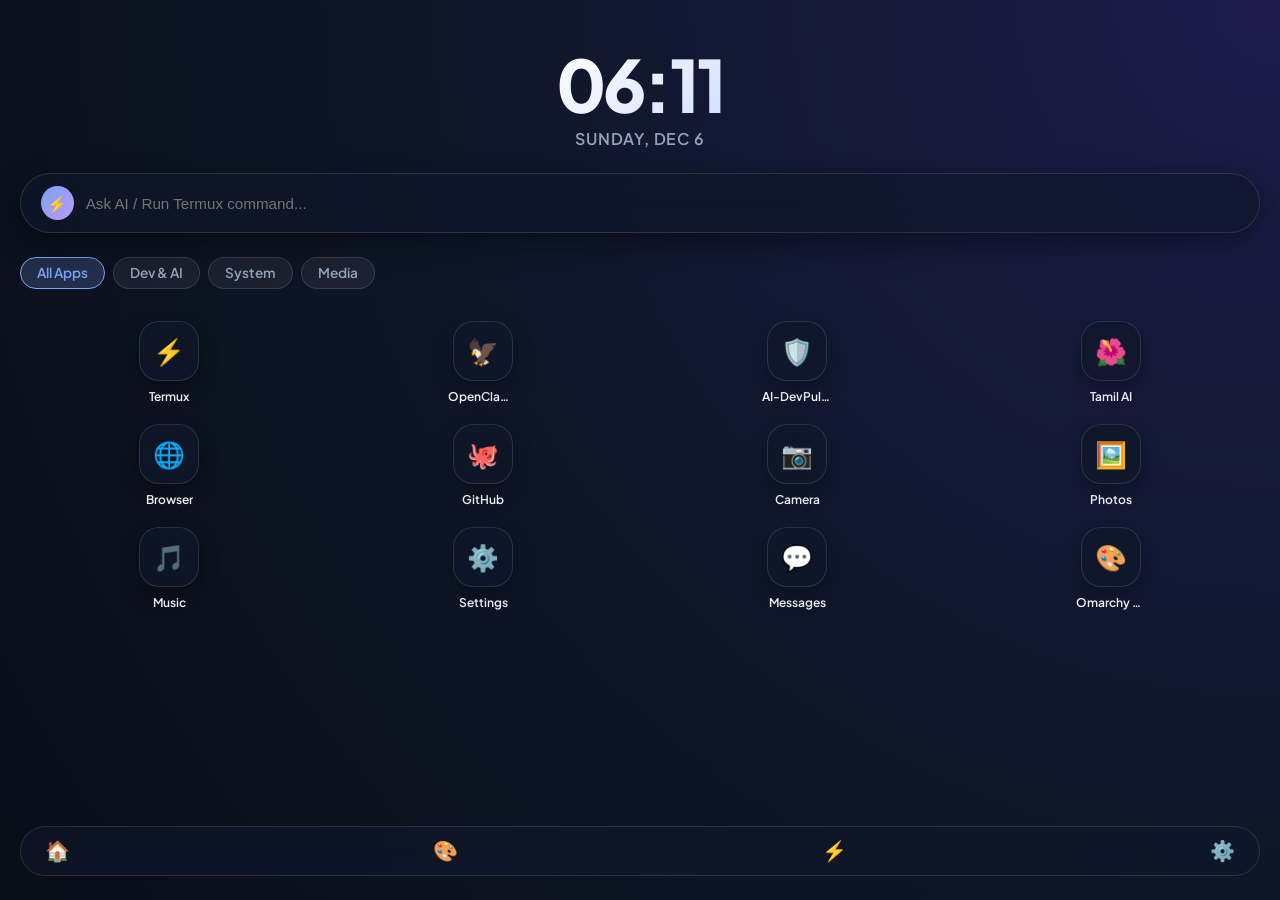
==== web/index.html @ 1e60ec38 "feat: initial commit for Omarchy Launcher for Android v1.0.0" ====
<!DOCTYPE html>
<html lang="en">
<head>
  <meta charset="UTF-8">
  <meta name="viewport" content="width=device-width, initial-scale=1.0, maximum-scale=1.0, user-scalable=no">
  <title>Omarchy Android Launcher</title>
  <link rel="stylesheet" href="styles.css">
</head>
<body>

  <!-- Top Clock & Date Widget -->
  <div class="clock-widget">
    <div class="time-display" id="time-val">14:38</div>
    <div class="date-display" id="date-val">Thursday, Oct 26</div>
  </div>

  <!-- AI Command & Search Bar -->
  <div class="ai-bar-card">
    <div class="ai-icon">⚡</div>
    <input type="text" class="ai-input" id="ai-prompt-input" placeholder="Ask AI / Run Termux command..." autocomplete="off">
  </div>

  <!-- Main Launcher Content Area -->
  <div style="flex: 1; overflow-y: auto;">
    
    <!-- Category Filter Pills -->
    <div class="category-pills">
      <div class="pill active" data-category="All">All Apps</div>
      <div class="pill" data-category="Dev & AI">Dev & AI</div>
      <div class="pill" data-category="System">System</div>
      <div class="pill" data-category="Media">Media</div>
    </div>

    <!-- App Grid -->
    <div class="app-grid" id="app-grid-container">
      <!-- Dynamically populated by app.js -->
    </div>

  </div>

  <!-- Bottom Navigation Dock -->
  <div class="bottom-bar">
    <button class="bar-btn active">🏠</button>
    <button class="bar-btn" onclick="switchThemeModal()">🎨</button>
    <button class="bar-btn" onclick="alert('⚡ Termux AI Daemon Active')">⚡</button>
    <button class="bar-btn" onclick="alert('⚙️ Omarchy Launcher Settings')">⚙️</button>
  </div>

  <script src="app.js"></script>
</body>
</html>
---- web/styles.css ----
/* Omarchy Android Launcher - Glassmorphic Mobile Design System */
@import url('https://fonts.googleapis.com/css2?family=Plus+Jakarta+Sans:wght@400;500;600;700;800&family=JetBrains+Mono:wght@500;700&display=swap');

:root {
  --bg-primary: #0f172a;
  --bg-glass: rgba(15, 23, 42, 0.7);
  --border-glass: rgba(255, 255, 255, 0.12);

  --accent-primary: #7aa2f7;
  --accent-secondary: #bb9af7;
  --accent-cyan: #06b6d4;
  --accent-green: #10b981;

  --text-main: #f8fafc;
  --text-muted: #94a3b8;

  --radius-app: 20px;
  --radius-card: 24px;
}

* {
  margin: 0;
  padding: 0;
  box-sizing: border-box;
  user-select: none;
  -webkit-user-select: none;
}

body {
  font-family: 'Plus Jakarta Sans', sans-serif;
  background: radial-gradient(circle at top right, #1e1b4b, #0f172a, #090d16);
  color: var(--text-main);
  height: 100vh;
  width: 100vw;
  overflow: hidden;
  display: flex;
  flex-direction: column;
  justify-content: space-between;
  padding: 2rem 1.25rem 1.5rem;
}

/* Header Clock Widget */
.clock-widget {
  text-align: center;
  margin-top: 1rem;
}

.time-display {
  font-size: 4.5rem;
  font-weight: 800;
  letter-spacing: -0.04em;
  background: linear-gradient(135deg, #ffffff 40%, var(--accent-primary));
  -webkit-background-clip: text;
  -webkit-text-fill-color: transparent;
  line-height: 1;
}

.date-display {
  font-size: 1rem;
  color: var(--text-muted);
  font-weight: 600;
  margin-top: 0.5rem;
  letter-spacing: 0.05em;
  text-transform: uppercase;
}

/* AI Command Bar Widget */
.ai-bar-card {
  background: var(--bg-glass);
  backdrop-filter: blur(24px);
  -webkit-backdrop-filter: blur(24px);
  border: 1px solid var(--border-glass);
  border-radius: 50px;
  padding: 0.75rem 1.25rem;
  display: flex;
  align-items: center;
  gap: 0.75rem;
  box-shadow: 0 10px 30px rgba(0, 0, 0, 0.4);
  margin: 1.5rem 0;
}

.ai-icon {
  background: linear-gradient(135deg, var(--accent-primary), var(--accent-secondary));
  width: 34px;
  height: 34px;
  border-radius: 50%;
  display: flex;
  align-items: center;
  justify-content: center;
  font-weight: bold;
  font-size: 1rem;
}

.ai-input {
  background: transparent;
  border: none;
  color: #fff;
  font-size: 0.95rem;
  font-weight: 500;
  width: 100%;
}

.ai-input:focus {
  outline: none;
}

/* Category Filter Pills */
.category-pills {
  display: flex;
  gap: 0.5rem;
  overflow-x: auto;
  padding-bottom: 0.5rem;
  margin-bottom: 1rem;
}

.pill {
  background: rgba(255, 255, 255, 0.06);
  border: 1px solid var(--border-glass);
  color: var(--text-muted);
  padding: 0.4rem 1rem;
  border-radius: 50px;
  font-size: 0.85rem;
  font-weight: 600;
  white-space: nowrap;
  cursor: pointer;
}

.pill.active {
  background: rgba(122, 162, 247, 0.2);
  color: var(--accent-primary);
  border-color: var(--accent-primary);
}

/* App Grid */
.app-grid {
  display: grid;
  grid-template-columns: repeat(4, 1fr);
  gap: 1.25rem 1rem;
  padding: 0.5rem 0;
}

.app-item {
  display: flex;
  flex-direction: column;
  align-items: center;
  gap: 0.5rem;
  cursor: pointer;
  transition: transform 0.2s;
}

.app-item:active {
  transform: scale(0.92);
}

.app-icon {
  width: 60px;
  height: 60px;
  border-radius: var(--radius-app);
  background: var(--bg-glass);
  backdrop-filter: blur(16px);
  border: 1px solid var(--border-glass);
  display: flex;
  align-items: center;
  justify-content: center;
  font-size: 1.6rem;
  box-shadow: 0 8px 20px rgba(0, 0, 0, 0.3);
}

.app-label {
  font-size: 0.75rem;
  color: var(--text-main);
  font-weight: 600;
  text-align: center;
  max-width: 70px;
  white-space: nowrap;
  overflow: hidden;
  text-overflow: ellipsis;
}

/* Bottom Action Bar */
.bottom-bar {
  display: flex;
  justify-content: space-between;
  align-items: center;
  background: var(--bg-glass);
  backdrop-filter: blur(24px);
  border: 1px solid var(--border-glass);
  border-radius: 30px;
  padding: 0.75rem 1.5rem;
}

.bar-btn {
  background: transparent;
  border: none;
  color: var(--text-muted);
  font-size: 1.25rem;
  cursor: pointer;
}

.bar-btn.active {
  color: var(--accent-primary);
}
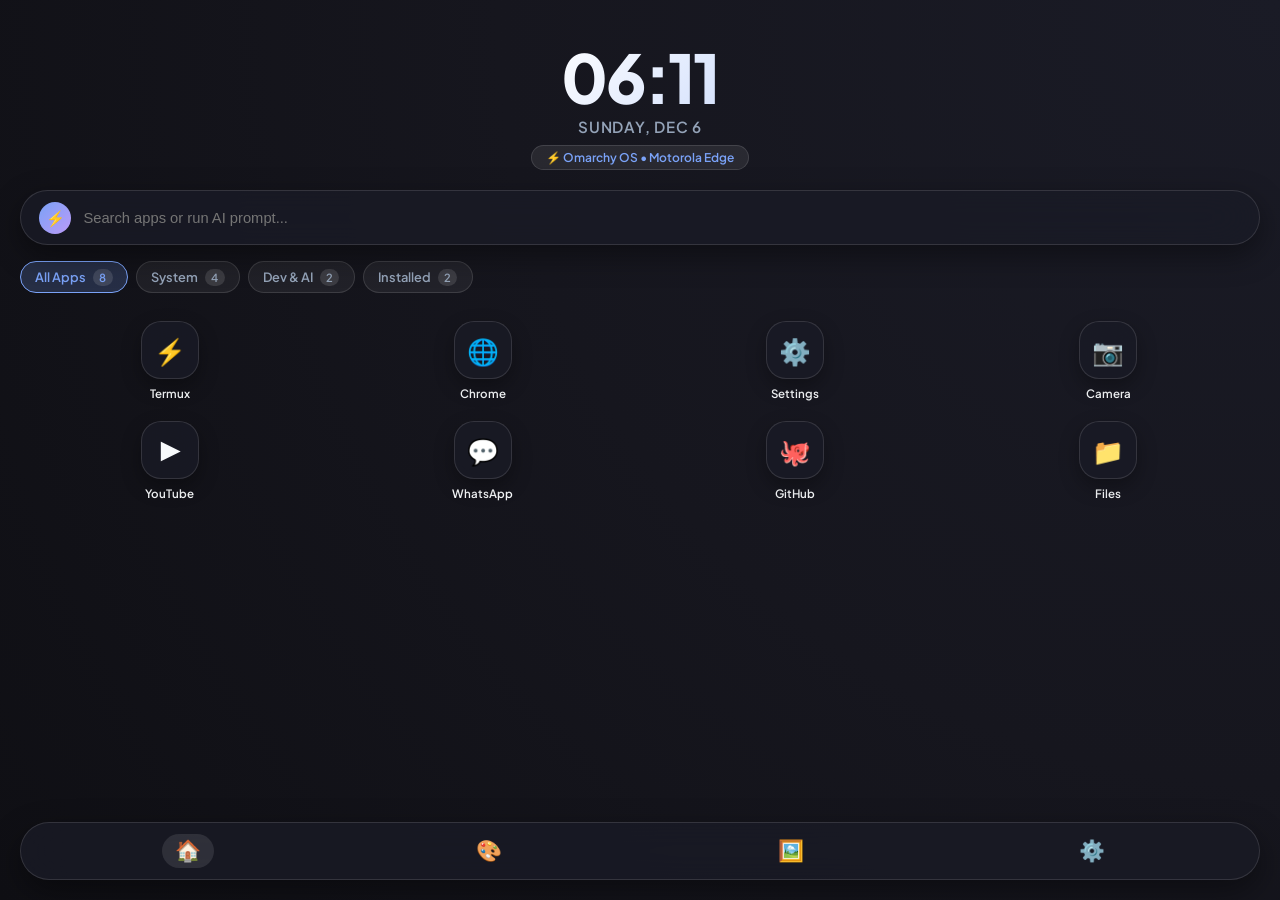
==== commit b0fa534e: "feat: Omarchy Launcher v1.3.0 major feature release (themes, app context modal, device badge, native" ====
--- a/web/index.html
+++ b/web/index.html
@@ -8,42 +8,76 @@
 </head>
 <body>
 
-  <!-- Top Clock & Date Widget -->
+  <!-- Top Clock & Date Header -->
   <div class="clock-widget">
-    <div class="time-display" id="time-val">14:38</div>
-    <div class="date-display" id="date-val">Thursday, Oct 26</div>
+    <div class="time-display" id="time-val">12:00</div>
+    <div class="date-display" id="date-val">Loading...</div>
+    <div class="device-badge-pill" id="device-badge">⚡ Omarchy OS • Android</div>
   </div>
 
   <!-- AI Command & Search Bar -->
   <div class="ai-bar-card">
     <div class="ai-icon">⚡</div>
-    <input type="text" class="ai-input" id="ai-prompt-input" placeholder="Ask AI / Run Termux command..." autocomplete="off">
+    <input type="text" class="ai-input" id="ai-prompt-input" placeholder="Search apps or run AI prompt..." autocomplete="off">
+    <button class="clear-btn" id="search-clear" style="display:none;" onclick="clearSearch()">✕</button>
   </div>
 
-  <!-- Main Launcher Content Area -->
-  <div style="flex: 1; overflow-y: auto;">
+  <!-- Main Scrollable App Container -->
+  <div class="main-content-area">
     
     <!-- Category Filter Pills -->
     <div class="category-pills">
-      <div class="pill active" data-category="All">All Apps</div>
-      <div class="pill" data-category="Dev & AI">Dev & AI</div>
-      <div class="pill" data-category="System">System</div>
-      <div class="pill" data-category="Media">Media</div>
+      <div class="pill active" data-category="All">All Apps <span class="badge" id="count-all">0</span></div>
+      <div class="pill" data-category="System">System <span class="badge" id="count-system">0</span></div>
+      <div class="pill" data-category="Dev & AI">Dev & AI <span class="badge" id="count-dev">0</span></div>
+      <div class="pill" data-category="User">Installed <span class="badge" id="count-user">0</span></div>
     </div>
 
     <!-- App Grid -->
     <div class="app-grid" id="app-grid-container">
-      <!-- Dynamically populated by app.js -->
+      <div class="loading-spinner">Scanning installed apps...</div>
     </div>
 
   </div>
 
-  <!-- Bottom Navigation Dock -->
+  <!-- Bottom Glass Dock -->
   <div class="bottom-bar">
-    <button class="bar-btn active">🏠</button>
-    <button class="bar-btn" onclick="switchThemeModal()">🎨</button>
-    <button class="bar-btn" onclick="alert('⚡ Termux AI Daemon Active')">⚡</button>
-    <button class="bar-btn" onclick="alert('⚙️ Omarchy Launcher Settings')">⚙️</button>
+    <button class="bar-btn active" title="Home" onclick="scrollToTop()">🏠</button>
+    <button class="bar-btn" title="Themes" onclick="openThemeModal()">🎨</button>
+    <button class="bar-btn" title="Wallpaper" onclick="openWallpaper()">🖼️</button>
+    <button class="bar-btn" title="Settings" onclick="openSystemSettings()">⚙️</button>
+  </div>
+
+  <!-- Theme Selector Modal -->
+  <div class="modal-overlay" id="theme-modal">
+    <div class="modal-card">
+      <div class="modal-header">
+        <h3>🎨 Omarchy Theme Engine</h3>
+        <button class="close-btn" onclick="closeThemeModal()">✕</button>
+      </div>
+      <p class="modal-sub">Choose from 22 curated cyberpunk & dark palettes:</p>
+      <div class="theme-grid" id="theme-grid-container">
+        <!-- Rendered by app.js -->
+      </div>
+    </div>
+  </div>
+
+  <!-- App Info Context Modal -->
+  <div class="modal-overlay" id="app-modal">
+    <div class="modal-card">
+      <div class="modal-header">
+        <h3 id="app-modal-title">App Details</h3>
+        <button class="close-btn" onclick="closeAppModal()">✕</button>
+      </div>
+      <div class="app-modal-content">
+        <div id="app-modal-icon" class="app-modal-icon-container"></div>
+        <p id="app-modal-pkg" class="app-modal-pkg-name"></p>
+        <div class="modal-actions">
+          <button class="modal-action-btn primary" id="btn-launch-modal">🚀 Launch App</button>
+          <button class="modal-action-btn secondary" id="btn-info-modal">ℹ️ App Settings</button>
+        </div>
+      </div>
+    </div>
   </div>
 
   <script src="app.js"></script>
--- a/web/styles.css
+++ b/web/styles.css
@@ -1,9 +1,9 @@
-/* Omarchy Android Launcher - Glassmorphic Mobile Design System */
+/* Omarchy Android Launcher - Premium Glassmorphic Mobile Design System */
 @import url('https://fonts.googleapis.com/css2?family=Plus+Jakarta+Sans:wght@400;500;600;700;800&family=JetBrains+Mono:wght@500;700&display=swap');
 
 :root {
-  --bg-primary: #0f172a;
-  --bg-glass: rgba(15, 23, 42, 0.7);
+  --bg-primary: radial-gradient(circle at top right, #1e1b4b, #0f172a, #090d16);
+  --bg-glass: rgba(15, 23, 42, 0.75);
   --border-glass: rgba(255, 255, 255, 0.12);
 
   --accent-primary: #7aa2f7;
@@ -16,6 +16,58 @@
 
   --radius-app: 20px;
   --radius-card: 24px;
+}
+
+/* Theme Palettes */
+body.theme-tokyonight {
+  --bg-primary: radial-gradient(circle at top right, #1a1b26, #16161e, #0f0f14);
+  --bg-glass: rgba(26, 27, 38, 0.8);
+  --accent-primary: #7aa2f7;
+  --accent-secondary: #bb9af7;
+}
+
+body.theme-catppuccin {
+  --bg-primary: radial-gradient(circle at top right, #24273a, #1e2030, #181926);
+  --bg-glass: rgba(30, 32, 48, 0.8);
+  --accent-primary: #c6a0f6;
+  --accent-secondary: #f5bde6;
+}
+
+body.theme-nord {
+  --bg-primary: radial-gradient(circle at top right, #3b4252, #2e3440, #1e222a);
+  --bg-glass: rgba(46, 52, 64, 0.8);
+  --accent-primary: #88c0d0;
+  --accent-secondary: #81a1c1;
+}
+
+body.theme-cyberpunk {
+  --bg-primary: radial-gradient(circle at top right, #2b0038, #12001c, #050008);
+  --bg-glass: rgba(25, 0, 38, 0.85);
+  --accent-primary: #ff007f;
+  --accent-secondary: #00f0ff;
+  --border-glass: rgba(0, 240, 255, 0.25);
+}
+
+body.theme-dracula {
+  --bg-primary: radial-gradient(circle at top right, #343746, #282a36, #191a21);
+  --bg-glass: rgba(40, 42, 54, 0.8);
+  --accent-primary: #ff79c6;
+  --accent-secondary: #bd93f9;
+}
+
+body.theme-sunset {
+  --bg-primary: radial-gradient(circle at top right, #4c0519, #1e1b4b, #090d16);
+  --bg-glass: rgba(30, 27, 75, 0.8);
+  --accent-primary: #fb7185;
+  --accent-secondary: #f43f5e;
+}
+
+body.theme-oled {
+  --bg-primary: #000000;
+  --bg-glass: rgba(20, 20, 20, 0.9);
+  --border-glass: rgba(255, 255, 255, 0.2);
+  --accent-primary: #38bdf8;
+  --accent-secondary: #818cf8;
 }
 
 * {
@@ -24,11 +76,12 @@
   box-sizing: border-box;
   user-select: none;
   -webkit-user-select: none;
+  -webkit-tap-highlight-color: transparent;
 }
 
 body {
   font-family: 'Plus Jakarta Sans', sans-serif;
-  background: radial-gradient(circle at top right, #1e1b4b, #0f172a, #090d16);
+  background: var(--bg-primary);
   color: var(--text-main);
   height: 100vh;
   width: 100vw;
@@ -36,17 +89,18 @@
   display: flex;
   flex-direction: column;
   justify-content: space-between;
-  padding: 2rem 1.25rem 1.5rem;
+  padding: 2.2rem 1.25rem 1.25rem;
+  transition: background 0.4s ease;
 }
 
 /* Header Clock Widget */
 .clock-widget {
   text-align: center;
-  margin-top: 1rem;
+  margin-top: 0.5rem;
 }
 
 .time-display {
-  font-size: 4.5rem;
+  font-size: 4.2rem;
   font-weight: 800;
   letter-spacing: -0.04em;
   background: linear-gradient(135deg, #ffffff 40%, var(--accent-primary));
@@ -56,52 +110,81 @@
 }
 
 .date-display {
-  font-size: 1rem;
+  font-size: 0.95rem;
   color: var(--text-muted);
   font-weight: 600;
-  margin-top: 0.5rem;
+  margin-top: 0.4rem;
   letter-spacing: 0.05em;
   text-transform: uppercase;
 }
 
-/* AI Command Bar Widget */
+.device-badge-pill {
+  display: inline-block;
+  margin-top: 0.6rem;
+  background: rgba(255, 255, 255, 0.08);
+  border: 1px solid var(--border-glass);
+  padding: 0.25rem 0.85rem;
+  border-radius: 50px;
+  font-size: 0.75rem;
+  font-weight: 600;
+  color: var(--accent-primary);
+}
+
+/* AI Command & Search Bar */
 .ai-bar-card {
   background: var(--bg-glass);
   backdrop-filter: blur(24px);
   -webkit-backdrop-filter: blur(24px);
   border: 1px solid var(--border-glass);
   border-radius: 50px;
-  padding: 0.75rem 1.25rem;
+  padding: 0.65rem 1.15rem;
   display: flex;
   align-items: center;
   gap: 0.75rem;
   box-shadow: 0 10px 30px rgba(0, 0, 0, 0.4);
-  margin: 1.5rem 0;
+  margin: 1.25rem 0 1rem;
 }
 
 .ai-icon {
   background: linear-gradient(135deg, var(--accent-primary), var(--accent-secondary));
-  width: 34px;
-  height: 34px;
+  width: 32px;
+  height: 32px;
   border-radius: 50%;
   display: flex;
   align-items: center;
   justify-content: center;
   font-weight: bold;
-  font-size: 1rem;
+  font-size: 0.95rem;
+  flex-shrink: 0;
 }
 
 .ai-input {
   background: transparent;
   border: none;
   color: #fff;
-  font-size: 0.95rem;
+  font-size: 0.92rem;
   font-weight: 500;
   width: 100%;
 }
 
 .ai-input:focus {
   outline: none;
+}
+
+.clear-btn {
+  background: transparent;
+  border: none;
+  color: var(--text-muted);
+  font-size: 1rem;
+  cursor: pointer;
+  padding: 0 0.25rem;
+}
+
+/* Scrollable Container */
+.main-content-area {
+  flex: 1;
+  overflow-y: auto;
+  padding-right: 2px;
 }
 
 /* Category Filter Pills */
@@ -110,19 +193,28 @@
   gap: 0.5rem;
   overflow-x: auto;
   padding-bottom: 0.5rem;
-  margin-bottom: 1rem;
+  margin-bottom: 0.85rem;
+  scrollbar-width: none;
+}
+
+.category-pills::-webkit-scrollbar {
+  display: none;
 }
 
 .pill {
   background: rgba(255, 255, 255, 0.06);
   border: 1px solid var(--border-glass);
   color: var(--text-muted);
-  padding: 0.4rem 1rem;
+  padding: 0.4rem 0.9rem;
   border-radius: 50px;
-  font-size: 0.85rem;
+  font-size: 0.8rem;
   font-weight: 600;
   white-space: nowrap;
   cursor: pointer;
+  display: flex;
+  align-items: center;
+  gap: 0.4rem;
+  transition: all 0.2s ease;
 }
 
 .pill.active {
@@ -131,72 +223,268 @@
   border-color: var(--accent-primary);
 }
 
+.pill .badge {
+  background: rgba(255, 255, 255, 0.12);
+  padding: 0.1rem 0.4rem;
+  border-radius: 10px;
+  font-size: 0.7rem;
+}
+
 /* App Grid */
 .app-grid {
   display: grid;
   grid-template-columns: repeat(4, 1fr);
-  gap: 1.25rem 1rem;
-  padding: 0.5rem 0;
+  gap: 1.25rem 0.85rem;
+  padding: 0.4rem 0 1.5rem;
 }
 
 .app-item {
   display: flex;
   flex-direction: column;
   align-items: center;
-  gap: 0.5rem;
-  cursor: pointer;
-  transition: transform 0.2s;
+  gap: 0.45rem;
+  cursor: pointer;
+  transition: transform 0.2s ease, opacity 0.2s ease;
+  animation: fadeIn 0.3s ease;
+}
+
+@keyframes fadeIn {
+  from { opacity: 0; transform: translateY(10px); }
+  to { opacity: 1; transform: translateY(0); }
 }
 
 .app-item:active {
-  transform: scale(0.92);
+  transform: scale(0.9);
 }
 
 .app-icon {
-  width: 60px;
-  height: 60px;
+  width: 58px;
+  height: 58px;
   border-radius: var(--radius-app);
   background: var(--bg-glass);
   backdrop-filter: blur(16px);
+  -webkit-backdrop-filter: blur(16px);
   border: 1px solid var(--border-glass);
   display: flex;
   align-items: center;
   justify-content: center;
   font-size: 1.6rem;
   box-shadow: 0 8px 20px rgba(0, 0, 0, 0.3);
+  overflow: hidden;
 }
 
 .app-label {
-  font-size: 0.75rem;
+  font-size: 0.72rem;
   color: var(--text-main);
   font-weight: 600;
   text-align: center;
-  max-width: 70px;
+  max-width: 72px;
   white-space: nowrap;
   overflow: hidden;
   text-overflow: ellipsis;
 }
 
-/* Bottom Action Bar */
+.loading-spinner {
+  grid-column: 1 / -1;
+  text-align: center;
+  color: var(--text-muted);
+  font-size: 0.9rem;
+  padding: 2rem 0;
+}
+
+/* Bottom Action Dock */
 .bottom-bar {
   display: flex;
-  justify-content: space-between;
+  justify-content: space-around;
   align-items: center;
   background: var(--bg-glass);
   backdrop-filter: blur(24px);
+  -webkit-backdrop-filter: blur(24px);
   border: 1px solid var(--border-glass);
   border-radius: 30px;
-  padding: 0.75rem 1.5rem;
+  padding: 0.7rem 1rem;
+  margin-top: 0.5rem;
+  box-shadow: 0 12px 32px rgba(0, 0, 0, 0.4);
 }
 
 .bar-btn {
   background: transparent;
   border: none;
   color: var(--text-muted);
-  font-size: 1.25rem;
-  cursor: pointer;
-}
-
-.bar-btn.active {
+  font-size: 1.3rem;
+  cursor: pointer;
+  padding: 0.3rem 0.8rem;
+  border-radius: 20px;
+  transition: all 0.2s ease;
+}
+
+.bar-btn.active, .bar-btn:active {
   color: var(--accent-primary);
-}
+  background: rgba(255, 255, 255, 0.1);
+}
+
+/* Modal Overlay */
+.modal-overlay {
+  position: fixed;
+  top: 0;
+  left: 0;
+  width: 100vw;
+  height: 100vh;
+  background: rgba(0, 0, 0, 0.7);
+  backdrop-filter: blur(12px);
+  -webkit-backdrop-filter: blur(12px);
+  display: flex;
+  align-items: center;
+  justify-content: center;
+  z-index: 100;
+  opacity: 0;
+  pointer-events: none;
+  transition: opacity 0.3s ease;
+  padding: 1.5rem;
+}
+
+.modal-overlay.active {
+  opacity: 1;
+  pointer-events: auto;
+}
+
+.modal-card {
+  background: var(--bg-glass);
+  border: 1px solid var(--border-glass);
+  border-radius: var(--radius-card);
+  padding: 1.4rem;
+  width: 100%;
+  max-width: 400px;
+  max-height: 80vh;
+  display: flex;
+  flex-direction: column;
+  box-shadow: 0 20px 40px rgba(0, 0, 0, 0.6);
+  transform: translateY(20px);
+  transition: transform 0.3s ease;
+}
+
+.modal-overlay.active .modal-card {
+  transform: translateY(0);
+}
+
+.modal-header {
+  display: flex;
+  justify-content: space-between;
+  align-items: center;
+  margin-bottom: 0.5rem;
+}
+
+.modal-header h3 {
+  font-size: 1.1rem;
+  font-weight: 700;
+  color: #fff;
+}
+
+.close-btn {
+  background: rgba(255, 255, 255, 0.1);
+  border: none;
+  color: #fff;
+  width: 28px;
+  height: 28px;
+  border-radius: 50%;
+  cursor: pointer;
+  font-size: 0.9rem;
+}
+
+.modal-sub {
+  font-size: 0.8rem;
+  color: var(--text-muted);
+  margin-bottom: 1rem;
+}
+
+.theme-grid {
+  display: grid;
+  grid-template-columns: repeat(2, 1fr);
+  gap: 0.75rem;
+  overflow-y: auto;
+  padding-right: 4px;
+}
+
+.theme-item {
+  background: rgba(255, 255, 255, 0.05);
+  border: 1px solid var(--border-glass);
+  border-radius: 16px;
+  padding: 0.75rem;
+  display: flex;
+  align-items: center;
+  gap: 0.75rem;
+  cursor: pointer;
+  transition: background 0.2s ease;
+}
+
+.theme-item:active {
+  background: rgba(255, 255, 255, 0.15);
+}
+
+.theme-dot {
+  width: 20px;
+  height: 20px;
+  border-radius: 50%;
+}
+
+.theme-name {
+  font-size: 0.8rem;
+  font-weight: 600;
+}
+
+/* App Modal Content */
+.app-modal-content {
+  display: flex;
+  flex-direction: column;
+  align-items: center;
+  gap: 1rem;
+  padding: 1rem 0;
+}
+
+.app-modal-icon-container {
+  width: 72px;
+  height: 72px;
+  border-radius: 22px;
+  background: rgba(255, 255, 255, 0.08);
+  display: flex;
+  align-items: center;
+  justify-content: center;
+  font-size: 2.2rem;
+  overflow: hidden;
+}
+
+.app-modal-pkg-name {
+  font-size: 0.8rem;
+  color: var(--text-muted);
+  font-family: 'JetBrains Mono', monospace;
+  word-break: break-all;
+  text-align: center;
+}
+
+.modal-actions {
+  display: flex;
+  gap: 0.75rem;
+  width: 100%;
+  margin-top: 0.5rem;
+}
+
+.modal-action-btn {
+  flex: 1;
+  padding: 0.75rem;
+  border-radius: 50px;
+  border: none;
+  font-weight: 700;
+  font-size: 0.85rem;
+  cursor: pointer;
+}
+
+.modal-action-btn.primary {
+  background: linear-gradient(135deg, var(--accent-primary), var(--accent-secondary));
+  color: #fff;
+}
+
+.modal-action-btn.secondary {
+  background: rgba(255, 255, 255, 0.1);
+  color: #fff;
+  border: 1px solid var(--border-glass);
+}
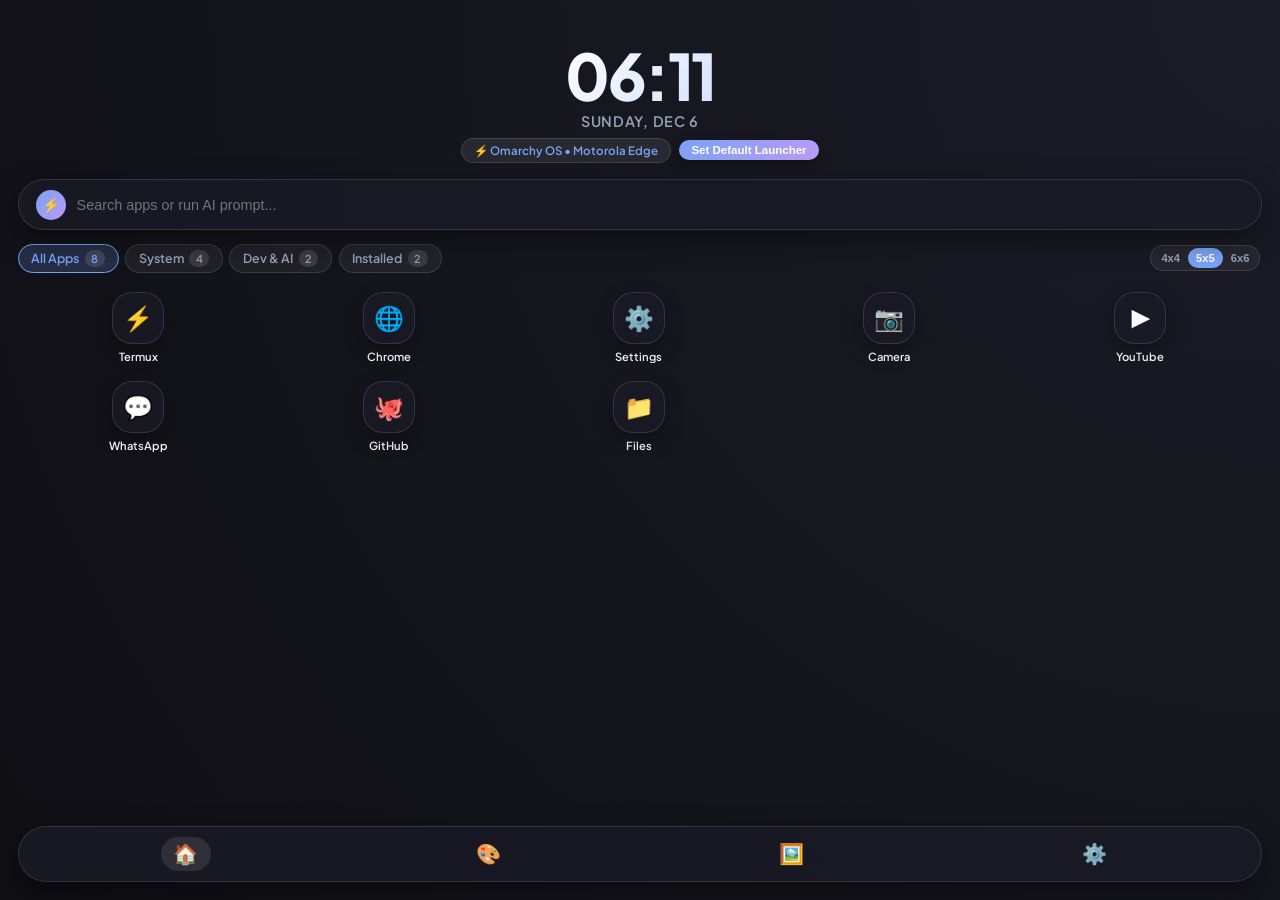
==== commit a8aecc8c: "feat: Moto Launcher parity features (default launcher chooser, grid density 4x4/5x5/6x6, 128x128 ico" ====
--- a/web/index.html
+++ b/web/index.html
@@ -12,10 +12,13 @@
   <div class="clock-widget">
     <div class="time-display" id="time-val">12:00</div>
     <div class="date-display" id="date-val">Loading...</div>
-    <div class="device-badge-pill" id="device-badge">⚡ Omarchy OS • Android</div>
+    <div class="badge-row">
+      <div class="device-badge-pill" id="device-badge">⚡ Omarchy OS • Android</div>
+      <button class="set-default-btn" onclick="setDefaultHomeLauncher()">Set Default Launcher</button>
+    </div>
   </div>
 
-  <!-- AI Command & Search Bar -->
+  <!-- AI Command & App Search Bar -->
   <div class="ai-bar-card">
     <div class="ai-icon">⚡</div>
     <input type="text" class="ai-input" id="ai-prompt-input" placeholder="Search apps or run AI prompt..." autocomplete="off">
@@ -23,18 +26,27 @@
   </div>
 
   <!-- Main Scrollable App Container -->
-  <div class="main-content-area">
+  <div class="main-content-area" id="main-scroll-area">
     
-    <!-- Category Filter Pills -->
-    <div class="category-pills">
-      <div class="pill active" data-category="All">All Apps <span class="badge" id="count-all">0</span></div>
-      <div class="pill" data-category="System">System <span class="badge" id="count-system">0</span></div>
-      <div class="pill" data-category="Dev & AI">Dev & AI <span class="badge" id="count-dev">0</span></div>
-      <div class="pill" data-category="User">Installed <span class="badge" id="count-user">0</span></div>
+    <!-- Category & Grid Density Bar -->
+    <div class="controls-row">
+      <div class="category-pills">
+        <div class="pill active" data-category="All">All Apps <span class="badge" id="count-all">0</span></div>
+        <div class="pill" data-category="System">System <span class="badge" id="count-system">0</span></div>
+        <div class="pill" data-category="Dev & AI">Dev & AI <span class="badge" id="count-dev">0</span></div>
+        <div class="pill" data-category="User">Installed <span class="badge" id="count-user">0</span></div>
+      </div>
+
+      <!-- Grid Density Selector -->
+      <div class="grid-density-picker">
+        <button class="density-btn" data-cols="4" onclick="setGridDensity(4)">4x4</button>
+        <button class="density-btn active" data-cols="5" onclick="setGridDensity(5)">5x5</button>
+        <button class="density-btn" data-cols="6" onclick="setGridDensity(6)">6x6</button>
+      </div>
     </div>
 
     <!-- App Grid -->
-    <div class="app-grid" id="app-grid-container">
+    <div class="app-grid grid-cols-5" id="app-grid-container">
       <div class="loading-spinner">Scanning installed apps...</div>
     </div>
 
@@ -55,7 +67,7 @@
         <h3>🎨 Omarchy Theme Engine</h3>
         <button class="close-btn" onclick="closeThemeModal()">✕</button>
       </div>
-      <p class="modal-sub">Choose from 22 curated cyberpunk & dark palettes:</p>
+      <p class="modal-sub">Choose from 7 curated cyberpunk & dark palettes:</p>
       <div class="theme-grid" id="theme-grid-container">
         <!-- Rendered by app.js -->
       </div>
@@ -74,7 +86,8 @@
         <p id="app-modal-pkg" class="app-modal-pkg-name"></p>
         <div class="modal-actions">
           <button class="modal-action-btn primary" id="btn-launch-modal">🚀 Launch App</button>
-          <button class="modal-action-btn secondary" id="btn-info-modal">ℹ️ App Settings</button>
+          <button class="modal-action-btn secondary" id="btn-info-modal">ℹ️ Settings</button>
+          <button class="modal-action-btn danger" id="btn-uninstall-modal">🗑️ Uninstall</button>
         </div>
       </div>
     </div>
--- a/web/styles.css
+++ b/web/styles.css
@@ -89,18 +89,18 @@
   display: flex;
   flex-direction: column;
   justify-content: space-between;
-  padding: 2.2rem 1.25rem 1.25rem;
+  padding: 2.5rem 1.1rem 1.1rem;
   transition: background 0.4s ease;
 }
 
 /* Header Clock Widget */
 .clock-widget {
   text-align: center;
-  margin-top: 0.5rem;
+  margin-top: 0.2rem;
 }
 
 .time-display {
-  font-size: 4.2rem;
+  font-size: 4rem;
   font-weight: 800;
   letter-spacing: -0.04em;
   background: linear-gradient(135deg, #ffffff 40%, var(--accent-primary));
@@ -110,24 +110,43 @@
 }
 
 .date-display {
-  font-size: 0.95rem;
+  font-size: 0.9rem;
   color: var(--text-muted);
   font-weight: 600;
-  margin-top: 0.4rem;
+  margin-top: 0.3rem;
   letter-spacing: 0.05em;
   text-transform: uppercase;
 }
 
+.badge-row {
+  display: flex;
+  align-items: center;
+  justify-content: center;
+  gap: 0.5rem;
+  margin-top: 0.5rem;
+  flex-wrap: wrap;
+}
+
 .device-badge-pill {
-  display: inline-block;
-  margin-top: 0.6rem;
   background: rgba(255, 255, 255, 0.08);
   border: 1px solid var(--border-glass);
-  padding: 0.25rem 0.85rem;
-  border-radius: 50px;
-  font-size: 0.75rem;
+  padding: 0.25rem 0.75rem;
+  border-radius: 50px;
+  font-size: 0.72rem;
   font-weight: 600;
   color: var(--accent-primary);
+}
+
+.set-default-btn {
+  background: linear-gradient(135deg, var(--accent-primary), var(--accent-secondary));
+  border: none;
+  color: #fff;
+  padding: 0.25rem 0.75rem;
+  border-radius: 50px;
+  font-size: 0.72rem;
+  font-weight: 700;
+  cursor: pointer;
+  box-shadow: 0 4px 12px rgba(0, 0, 0, 0.3);
 }
 
 /* AI Command & Search Bar */
@@ -137,24 +156,24 @@
   -webkit-backdrop-filter: blur(24px);
   border: 1px solid var(--border-glass);
   border-radius: 50px;
-  padding: 0.65rem 1.15rem;
-  display: flex;
-  align-items: center;
-  gap: 0.75rem;
+  padding: 0.6rem 1.1rem;
+  display: flex;
+  align-items: center;
+  gap: 0.65rem;
   box-shadow: 0 10px 30px rgba(0, 0, 0, 0.4);
-  margin: 1.25rem 0 1rem;
+  margin: 1rem 0 0.85rem;
 }
 
 .ai-icon {
   background: linear-gradient(135deg, var(--accent-primary), var(--accent-secondary));
-  width: 32px;
-  height: 32px;
+  width: 30px;
+  height: 30px;
   border-radius: 50%;
   display: flex;
   align-items: center;
   justify-content: center;
   font-weight: bold;
-  font-size: 0.95rem;
+  font-size: 0.9rem;
   flex-shrink: 0;
 }
 
@@ -162,7 +181,7 @@
   background: transparent;
   border: none;
   color: #fff;
-  font-size: 0.92rem;
+  font-size: 0.9rem;
   font-weight: 500;
   width: 100%;
 }
@@ -180,21 +199,29 @@
   padding: 0 0.25rem;
 }
 
-/* Scrollable Container */
+/* Scrollable Area */
 .main-content-area {
   flex: 1;
   overflow-y: auto;
   padding-right: 2px;
+  scroll-behavior: smooth;
+}
+
+.controls-row {
+  display: flex;
+  justify-content: space-between;
+  align-items: center;
+  gap: 0.5rem;
+  margin-bottom: 0.75rem;
 }
 
 /* Category Filter Pills */
 .category-pills {
   display: flex;
-  gap: 0.5rem;
+  gap: 0.4rem;
   overflow-x: auto;
-  padding-bottom: 0.5rem;
-  margin-bottom: 0.85rem;
   scrollbar-width: none;
+  flex: 1;
 }
 
 .category-pills::-webkit-scrollbar {
@@ -205,15 +232,15 @@
   background: rgba(255, 255, 255, 0.06);
   border: 1px solid var(--border-glass);
   color: var(--text-muted);
-  padding: 0.4rem 0.9rem;
-  border-radius: 50px;
-  font-size: 0.8rem;
+  padding: 0.35rem 0.8rem;
+  border-radius: 50px;
+  font-size: 0.78rem;
   font-weight: 600;
   white-space: nowrap;
   cursor: pointer;
   display: flex;
   align-items: center;
-  gap: 0.4rem;
+  gap: 0.35rem;
   transition: all 0.2s ease;
 }
 
@@ -227,39 +254,76 @@
   background: rgba(255, 255, 255, 0.12);
   padding: 0.1rem 0.4rem;
   border-radius: 10px;
+  font-size: 0.68rem;
+}
+
+/* Grid Density Picker */
+.grid-density-picker {
+  display: flex;
+  background: rgba(255, 255, 255, 0.06);
+  border: 1px solid var(--border-glass);
+  border-radius: 50px;
+  padding: 2px;
+}
+
+.density-btn {
+  background: transparent;
+  border: none;
+  color: var(--text-muted);
+  padding: 0.25rem 0.5rem;
+  border-radius: 50px;
   font-size: 0.7rem;
-}
-
-/* App Grid */
+  font-weight: 700;
+  cursor: pointer;
+}
+
+.density-btn.active {
+  background: var(--accent-primary);
+  color: #fff;
+}
+
+/* App Grid Column Densities */
 .app-grid {
   display: grid;
+  gap: 1.1rem 0.6rem;
+  padding: 0.4rem 0 1.5rem;
+  transition: all 0.3s ease;
+}
+
+.app-grid.grid-cols-4 {
   grid-template-columns: repeat(4, 1fr);
-  gap: 1.25rem 0.85rem;
-  padding: 0.4rem 0 1.5rem;
+}
+
+.app-grid.grid-cols-5 {
+  grid-template-columns: repeat(5, 1fr);
+}
+
+.app-grid.grid-cols-6 {
+  grid-template-columns: repeat(6, 1fr);
 }
 
 .app-item {
   display: flex;
   flex-direction: column;
   align-items: center;
-  gap: 0.45rem;
+  gap: 0.35rem;
   cursor: pointer;
   transition: transform 0.2s ease, opacity 0.2s ease;
-  animation: fadeIn 0.3s ease;
+  animation: fadeIn 0.25s ease;
 }
 
 @keyframes fadeIn {
-  from { opacity: 0; transform: translateY(10px); }
+  from { opacity: 0; transform: translateY(8px); }
   to { opacity: 1; transform: translateY(0); }
 }
 
 .app-item:active {
-  transform: scale(0.9);
+  transform: scale(0.88);
 }
 
 .app-icon {
-  width: 58px;
-  height: 58px;
+  width: 52px;
+  height: 52px;
   border-radius: var(--radius-app);
   background: var(--bg-glass);
   backdrop-filter: blur(16px);
@@ -268,17 +332,23 @@
   display: flex;
   align-items: center;
   justify-content: center;
-  font-size: 1.6rem;
+  font-size: 1.5rem;
   box-shadow: 0 8px 20px rgba(0, 0, 0, 0.3);
   overflow: hidden;
 }
 
+.grid-cols-6 .app-icon {
+  width: 44px;
+  height: 44px;
+  border-radius: 16px;
+}
+
 .app-label {
-  font-size: 0.72rem;
+  font-size: 0.7rem;
   color: var(--text-main);
   font-weight: 600;
   text-align: center;
-  max-width: 72px;
+  max-width: 68px;
   white-space: nowrap;
   overflow: hidden;
   text-overflow: ellipsis;
@@ -302,8 +372,8 @@
   -webkit-backdrop-filter: blur(24px);
   border: 1px solid var(--border-glass);
   border-radius: 30px;
-  padding: 0.7rem 1rem;
-  margin-top: 0.5rem;
+  padding: 0.65rem 1rem;
+  margin-top: 0.4rem;
   box-shadow: 0 12px 32px rgba(0, 0, 0, 0.4);
 }
 
@@ -311,7 +381,7 @@
   background: transparent;
   border: none;
   color: var(--text-muted);
-  font-size: 1.3rem;
+  font-size: 1.25rem;
   cursor: pointer;
   padding: 0.3rem 0.8rem;
   border-radius: 20px;
@@ -330,7 +400,7 @@
   left: 0;
   width: 100vw;
   height: 100vh;
-  background: rgba(0, 0, 0, 0.7);
+  background: rgba(0, 0, 0, 0.75);
   backdrop-filter: blur(12px);
   -webkit-backdrop-filter: blur(12px);
   display: flex;
@@ -352,7 +422,7 @@
   background: var(--bg-glass);
   border: 1px solid var(--border-glass);
   border-radius: var(--radius-card);
-  padding: 1.4rem;
+  padding: 1.3rem;
   width: 100%;
   max-width: 400px;
   max-height: 80vh;
@@ -437,13 +507,13 @@
   display: flex;
   flex-direction: column;
   align-items: center;
-  gap: 1rem;
-  padding: 1rem 0;
+  gap: 0.85rem;
+  padding: 0.5rem 0;
 }
 
 .app-modal-icon-container {
-  width: 72px;
-  height: 72px;
+  width: 68px;
+  height: 68px;
   border-radius: 22px;
   background: rgba(255, 255, 255, 0.08);
   display: flex;
@@ -454,7 +524,7 @@
 }
 
 .app-modal-pkg-name {
-  font-size: 0.8rem;
+  font-size: 0.78rem;
   color: var(--text-muted);
   font-family: 'JetBrains Mono', monospace;
   word-break: break-all;
@@ -463,18 +533,19 @@
 
 .modal-actions {
   display: flex;
-  gap: 0.75rem;
+  flex-direction: column;
+  gap: 0.5rem;
   width: 100%;
   margin-top: 0.5rem;
 }
 
 .modal-action-btn {
-  flex: 1;
-  padding: 0.75rem;
+  width: 100%;
+  padding: 0.7rem;
   border-radius: 50px;
   border: none;
   font-weight: 700;
-  font-size: 0.85rem;
+  font-size: 0.82rem;
   cursor: pointer;
 }
 
@@ -488,3 +559,9 @@
   color: #fff;
   border: 1px solid var(--border-glass);
 }
+
+.modal-action-btn.danger {
+  background: rgba(239, 68, 68, 0.2);
+  color: #f87171;
+  border: 1px solid rgba(239, 68, 68, 0.4);
+}
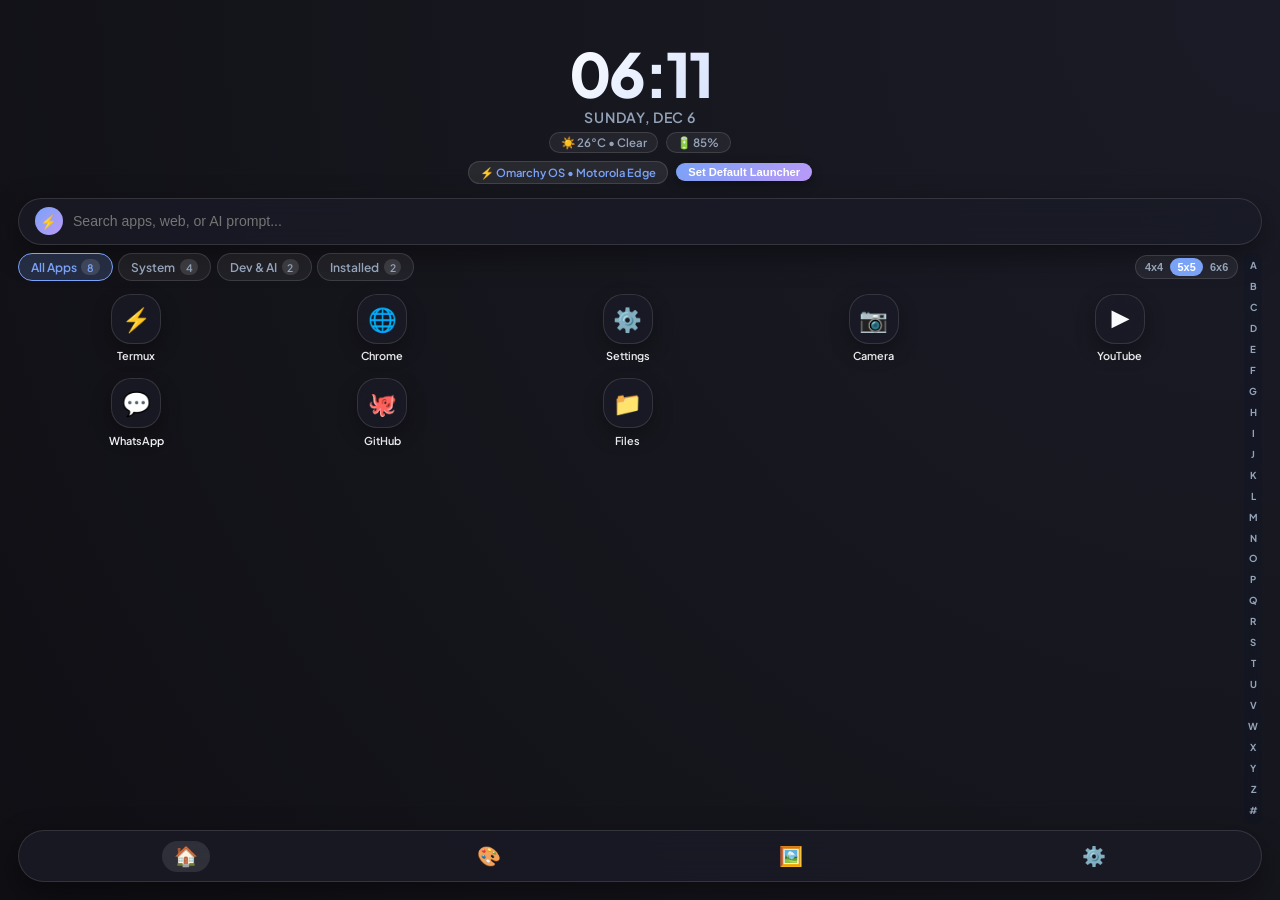
==== commit 42af8de2: "feat: Omarchy Launcher v1.5.0 (Niagara alphabet fast-scroller, icon shape customizer, At-a-Glance we" ====
--- a/web/index.html
+++ b/web/index.html
@@ -6,12 +6,16 @@
   <title>Omarchy Android Launcher</title>
   <link rel="stylesheet" href="styles.css">
 </head>
-<body>
+<body class="shape-squircle theme-tokyonight">
 
-  <!-- Top Clock & Date Header -->
+  <!-- Top At-a-Glance Clock & Weather Header -->
   <div class="clock-widget">
     <div class="time-display" id="time-val">12:00</div>
     <div class="date-display" id="date-val">Loading...</div>
+    <div class="at-a-glance-bar">
+      <span class="weather-pill" id="weather-val">☀️ 26°C • Clear</span>
+      <span class="battery-pill" id="battery-val">🔋 85%</span>
+    </div>
     <div class="badge-row">
       <div class="device-badge-pill" id="device-badge">⚡ Omarchy OS • Android</div>
       <button class="set-default-btn" onclick="setDefaultHomeLauncher()">Set Default Launcher</button>
@@ -21,33 +25,49 @@
   <!-- AI Command & App Search Bar -->
   <div class="ai-bar-card">
     <div class="ai-icon">⚡</div>
-    <input type="text" class="ai-input" id="ai-prompt-input" placeholder="Search apps or run AI prompt..." autocomplete="off">
+    <input type="text" class="ai-input" id="ai-prompt-input" placeholder="Search apps, web, or AI prompt..." autocomplete="off">
     <button class="clear-btn" id="search-clear" style="display:none;" onclick="clearSearch()">✕</button>
   </div>
 
-  <!-- Main Scrollable App Container -->
-  <div class="main-content-area" id="main-scroll-area">
-    
-    <!-- Category & Grid Density Bar -->
-    <div class="controls-row">
-      <div class="category-pills">
-        <div class="pill active" data-category="All">All Apps <span class="badge" id="count-all">0</span></div>
-        <div class="pill" data-category="System">System <span class="badge" id="count-system">0</span></div>
-        <div class="pill" data-category="Dev & AI">Dev & AI <span class="badge" id="count-dev">0</span></div>
-        <div class="pill" data-category="User">Installed <span class="badge" id="count-user">0</span></div>
+  <!-- Quick Action Search Shortcuts Container (Dynamic Web / Play Store search) -->
+  <div class="search-actions-row" id="search-shortcuts" style="display:none;">
+    <button class="search-action-chip" id="btn-web-search">🔍 Search Web</button>
+    <button class="search-action-chip" id="btn-store-search">🛍️ Play Store</button>
+  </div>
+
+  <!-- Main Launcher Layout Container with Alphabet Fast Scroller -->
+  <div class="launcher-layout-wrapper">
+
+    <!-- Scrollable App Grid Container -->
+    <div class="main-content-area" id="main-scroll-area">
+      
+      <!-- Category & Grid Density Bar -->
+      <div class="controls-row">
+        <div class="category-pills">
+          <div class="pill active" data-category="All">All Apps <span class="badge" id="count-all">0</span></div>
+          <div class="pill" data-category="System">System <span class="badge" id="count-system">0</span></div>
+          <div class="pill" data-category="Dev & AI">Dev & AI <span class="badge" id="count-dev">0</span></div>
+          <div class="pill" data-category="User">Installed <span class="badge" id="count-user">0</span></div>
+        </div>
+
+        <!-- Grid Density Selector -->
+        <div class="grid-density-picker">
+          <button class="density-btn" data-cols="4" onclick="setGridDensity(4)">4x4</button>
+          <button class="density-btn active" data-cols="5" onclick="setGridDensity(5)">5x5</button>
+          <button class="density-btn" data-cols="6" onclick="setGridDensity(6)">6x6</button>
+        </div>
       </div>
 
-      <!-- Grid Density Selector -->
-      <div class="grid-density-picker">
-        <button class="density-btn" data-cols="4" onclick="setGridDensity(4)">4x4</button>
-        <button class="density-btn active" data-cols="5" onclick="setGridDensity(5)">5x5</button>
-        <button class="density-btn" data-cols="6" onclick="setGridDensity(6)">6x6</button>
+      <!-- App Grid -->
+      <div class="app-grid grid-cols-5" id="app-grid-container">
+        <div class="loading-spinner">Scanning installed apps...</div>
       </div>
+
     </div>
 
-    <!-- App Grid -->
-    <div class="app-grid grid-cols-5" id="app-grid-container">
-      <div class="loading-spinner">Scanning installed apps...</div>
+    <!-- Niagara-Style Vertical Alphabet Fast-Scroller Index -->
+    <div class="fast-scroll-indexer" id="alphabet-indexer">
+      <!-- Populated by app.js: A-Z index -->
     </div>
 
   </div>
@@ -55,19 +75,29 @@
   <!-- Bottom Glass Dock -->
   <div class="bottom-bar">
     <button class="bar-btn active" title="Home" onclick="scrollToTop()">🏠</button>
-    <button class="bar-btn" title="Themes" onclick="openThemeModal()">🎨</button>
+    <button class="bar-btn" title="Themes & Icon Shapes" onclick="openThemeModal()">🎨</button>
     <button class="bar-btn" title="Wallpaper" onclick="openWallpaper()">🖼️</button>
     <button class="bar-btn" title="Settings" onclick="openSystemSettings()">⚙️</button>
   </div>
 
-  <!-- Theme Selector Modal -->
+  <!-- Customization & Theme Selector Modal -->
   <div class="modal-overlay" id="theme-modal">
     <div class="modal-card">
       <div class="modal-header">
-        <h3>🎨 Omarchy Theme Engine</h3>
+        <h3>🎨 Themes & Icon Customizer</h3>
         <button class="close-btn" onclick="closeThemeModal()">✕</button>
       </div>
-      <p class="modal-sub">Choose from 7 curated cyberpunk & dark palettes:</p>
+      
+      <!-- Icon Shape Selector (Lawnchair / Smart Launcher Feature) -->
+      <div class="section-label">Icon Mask Shapes</div>
+      <div class="shape-selector-row">
+        <button class="shape-btn active" data-shape="squircle" onclick="setIconShape('squircle')">Squircle</button>
+        <button class="shape-btn" data-shape="circle" onclick="setIconShape('circle')">Circle</button>
+        <button class="shape-btn" data-shape="rounded" onclick="setIconShape('rounded')">Square</button>
+        <button class="shape-btn" data-shape="teardrop" onclick="setIconShape('teardrop')">Teardrop</button>
+      </div>
+
+      <div class="section-label">Cyberpunk & Minimal Palettes</div>
       <div class="theme-grid" id="theme-grid-container">
         <!-- Rendered by app.js -->
       </div>
--- a/web/styles.css
+++ b/web/styles.css
@@ -69,6 +69,12 @@
   --accent-primary: #38bdf8;
   --accent-secondary: #818cf8;
 }
+
+/* Icon Mask Shapes */
+body.shape-squircle .app-icon { border-radius: var(--radius-app); }
+body.shape-circle .app-icon { border-radius: 50%; }
+body.shape-rounded .app-icon { border-radius: 10px; }
+body.shape-teardrop .app-icon { border-radius: 20px 20px 20px 4px; }
 
 * {
   margin: 0;
@@ -93,14 +99,14 @@
   transition: background 0.4s ease;
 }
 
-/* Header Clock Widget */
+/* Header Clock & At-a-Glance Widget */
 .clock-widget {
   text-align: center;
   margin-top: 0.2rem;
 }
 
 .time-display {
-  font-size: 4rem;
+  font-size: 3.8rem;
   font-weight: 800;
   letter-spacing: -0.04em;
   background: linear-gradient(135deg, #ffffff 40%, var(--accent-primary));
@@ -110,29 +116,47 @@
 }
 
 .date-display {
-  font-size: 0.9rem;
-  color: var(--text-muted);
-  font-weight: 600;
-  margin-top: 0.3rem;
+  font-size: 0.88rem;
+  color: var(--text-muted);
+  font-weight: 600;
+  margin-top: 0.25rem;
   letter-spacing: 0.05em;
   text-transform: uppercase;
 }
 
-.badge-row {
+.at-a-glance-bar {
   display: flex;
   align-items: center;
   justify-content: center;
   gap: 0.5rem;
-  margin-top: 0.5rem;
+  margin-top: 0.35rem;
+}
+
+.weather-pill, .battery-pill {
+  background: rgba(255, 255, 255, 0.06);
+  border: 1px solid var(--border-glass);
+  padding: 0.15rem 0.65rem;
+  border-radius: 50px;
+  font-size: 0.72rem;
+  font-weight: 600;
+  color: var(--text-muted);
+}
+
+.badge-row {
+  display: flex;
+  align-items: center;
+  justify-content: center;
+  gap: 0.5rem;
+  margin-top: 0.45rem;
   flex-wrap: wrap;
 }
 
 .device-badge-pill {
   background: rgba(255, 255, 255, 0.08);
   border: 1px solid var(--border-glass);
-  padding: 0.25rem 0.75rem;
-  border-radius: 50px;
-  font-size: 0.72rem;
+  padding: 0.2rem 0.7rem;
+  border-radius: 50px;
+  font-size: 0.7rem;
   font-weight: 600;
   color: var(--accent-primary);
 }
@@ -141,9 +165,9 @@
   background: linear-gradient(135deg, var(--accent-primary), var(--accent-secondary));
   border: none;
   color: #fff;
-  padding: 0.25rem 0.75rem;
-  border-radius: 50px;
-  font-size: 0.72rem;
+  padding: 0.2rem 0.75rem;
+  border-radius: 50px;
+  font-size: 0.7rem;
   font-weight: 700;
   cursor: pointer;
   box-shadow: 0 4px 12px rgba(0, 0, 0, 0.3);
@@ -156,24 +180,24 @@
   -webkit-backdrop-filter: blur(24px);
   border: 1px solid var(--border-glass);
   border-radius: 50px;
-  padding: 0.6rem 1.1rem;
+  padding: 0.55rem 1rem;
   display: flex;
   align-items: center;
   gap: 0.65rem;
   box-shadow: 0 10px 30px rgba(0, 0, 0, 0.4);
-  margin: 1rem 0 0.85rem;
+  margin: 0.85rem 0 0.5rem;
 }
 
 .ai-icon {
   background: linear-gradient(135deg, var(--accent-primary), var(--accent-secondary));
-  width: 30px;
-  height: 30px;
+  width: 28px;
+  height: 28px;
   border-radius: 50%;
   display: flex;
   align-items: center;
   justify-content: center;
   font-weight: bold;
-  font-size: 0.9rem;
+  font-size: 0.85rem;
   flex-shrink: 0;
 }
 
@@ -181,7 +205,7 @@
   background: transparent;
   border: none;
   color: #fff;
-  font-size: 0.9rem;
+  font-size: 0.88rem;
   font-weight: 500;
   width: 100%;
 }
@@ -194,31 +218,93 @@
   background: transparent;
   border: none;
   color: var(--text-muted);
-  font-size: 1rem;
-  cursor: pointer;
-  padding: 0 0.25rem;
-}
-
-/* Scrollable Area */
+  font-size: 0.95rem;
+  cursor: pointer;
+  padding: 0 0.2rem;
+}
+
+.search-actions-row {
+  display: flex;
+  gap: 0.5rem;
+  margin-bottom: 0.6rem;
+  justify-content: center;
+}
+
+.search-action-chip {
+  background: rgba(255, 255, 255, 0.08);
+  border: 1px solid var(--border-glass);
+  color: var(--accent-primary);
+  padding: 0.3rem 0.8rem;
+  border-radius: 50px;
+  font-size: 0.72rem;
+  font-weight: 600;
+  cursor: pointer;
+}
+
+/* Main Layout Wrapper & Alphabet Fast-Scroller */
+.launcher-layout-wrapper {
+  flex: 1;
+  display: flex;
+  position: relative;
+  overflow: hidden;
+}
+
 .main-content-area {
   flex: 1;
   overflow-y: auto;
-  padding-right: 2px;
+  padding-right: 1.5rem;
   scroll-behavior: smooth;
-}
-
+  scrollbar-width: none;
+}
+
+.main-content-area::-webkit-scrollbar {
+  display: none;
+}
+
+/* Niagara Style Vertical Fast-Scroller */
+.fast-scroll-indexer {
+  position: absolute;
+  right: 0;
+  top: 0;
+  bottom: 0;
+  display: flex;
+  flex-direction: column;
+  justify-content: space-between;
+  align-items: center;
+  padding: 0.5rem 0.15rem;
+  z-index: 10;
+  background: rgba(15, 23, 42, 0.3);
+  backdrop-filter: blur(8px);
+  border-radius: 20px;
+  width: 18px;
+}
+
+.fast-letter {
+  font-size: 0.6rem;
+  font-weight: 700;
+  color: var(--text-muted);
+  cursor: pointer;
+  line-height: 1;
+  text-align: center;
+}
+
+.fast-letter:active, .fast-letter.active {
+  color: var(--accent-primary);
+  font-size: 0.85rem;
+}
+
+/* Control Pills & Grid Density */
 .controls-row {
   display: flex;
   justify-content: space-between;
   align-items: center;
   gap: 0.5rem;
-  margin-bottom: 0.75rem;
-}
-
-/* Category Filter Pills */
+  margin-bottom: 0.6rem;
+}
+
 .category-pills {
   display: flex;
-  gap: 0.4rem;
+  gap: 0.35rem;
   overflow-x: auto;
   scrollbar-width: none;
   flex: 1;
@@ -232,15 +318,15 @@
   background: rgba(255, 255, 255, 0.06);
   border: 1px solid var(--border-glass);
   color: var(--text-muted);
-  padding: 0.35rem 0.8rem;
-  border-radius: 50px;
-  font-size: 0.78rem;
+  padding: 0.3rem 0.75rem;
+  border-radius: 50px;
+  font-size: 0.75rem;
   font-weight: 600;
   white-space: nowrap;
   cursor: pointer;
   display: flex;
   align-items: center;
-  gap: 0.35rem;
+  gap: 0.3rem;
   transition: all 0.2s ease;
 }
 
@@ -252,12 +338,11 @@
 
 .pill .badge {
   background: rgba(255, 255, 255, 0.12);
-  padding: 0.1rem 0.4rem;
+  padding: 0.1rem 0.35rem;
   border-radius: 10px;
-  font-size: 0.68rem;
-}
-
-/* Grid Density Picker */
+  font-size: 0.65rem;
+}
+
 .grid-density-picker {
   display: flex;
   background: rgba(255, 255, 255, 0.06);
@@ -270,9 +355,9 @@
   background: transparent;
   border: none;
   color: var(--text-muted);
-  padding: 0.25rem 0.5rem;
-  border-radius: 50px;
-  font-size: 0.7rem;
+  padding: 0.2rem 0.45rem;
+  border-radius: 50px;
+  font-size: 0.68rem;
   font-weight: 700;
   cursor: pointer;
 }
@@ -282,25 +367,17 @@
   color: #fff;
 }
 
-/* App Grid Column Densities */
+/* App Grid */
 .app-grid {
   display: grid;
-  gap: 1.1rem 0.6rem;
-  padding: 0.4rem 0 1.5rem;
+  gap: 1rem 0.5rem;
+  padding: 0.2rem 0 1.5rem;
   transition: all 0.3s ease;
 }
 
-.app-grid.grid-cols-4 {
-  grid-template-columns: repeat(4, 1fr);
-}
-
-.app-grid.grid-cols-5 {
-  grid-template-columns: repeat(5, 1fr);
-}
-
-.app-grid.grid-cols-6 {
-  grid-template-columns: repeat(6, 1fr);
-}
+.app-grid.grid-cols-4 { grid-template-columns: repeat(4, 1fr); }
+.app-grid.grid-cols-5 { grid-template-columns: repeat(5, 1fr); }
+.app-grid.grid-cols-6 { grid-template-columns: repeat(6, 1fr); }
 
 .app-item {
   display: flex;
@@ -322,9 +399,8 @@
 }
 
 .app-icon {
-  width: 52px;
-  height: 52px;
-  border-radius: var(--radius-app);
+  width: 50px;
+  height: 50px;
   background: var(--bg-glass);
   backdrop-filter: blur(16px);
   -webkit-backdrop-filter: blur(16px);
@@ -332,23 +408,23 @@
   display: flex;
   align-items: center;
   justify-content: center;
-  font-size: 1.5rem;
+  font-size: 1.45rem;
   box-shadow: 0 8px 20px rgba(0, 0, 0, 0.3);
   overflow: hidden;
+  transition: border-radius 0.3s ease;
 }
 
 .grid-cols-6 .app-icon {
-  width: 44px;
-  height: 44px;
-  border-radius: 16px;
+  width: 42px;
+  height: 42px;
 }
 
 .app-label {
-  font-size: 0.7rem;
+  font-size: 0.68rem;
   color: var(--text-main);
   font-weight: 600;
   text-align: center;
-  max-width: 68px;
+  max-width: 66px;
   white-space: nowrap;
   overflow: hidden;
   text-overflow: ellipsis;
@@ -358,7 +434,7 @@
   grid-column: 1 / -1;
   text-align: center;
   color: var(--text-muted);
-  font-size: 0.9rem;
+  font-size: 0.88rem;
   padding: 2rem 0;
 }
 
@@ -372,7 +448,7 @@
   -webkit-backdrop-filter: blur(24px);
   border: 1px solid var(--border-glass);
   border-radius: 30px;
-  padding: 0.65rem 1rem;
+  padding: 0.6rem 1rem;
   margin-top: 0.4rem;
   box-shadow: 0 12px 32px rgba(0, 0, 0, 0.4);
 }
@@ -381,9 +457,9 @@
   background: transparent;
   border: none;
   color: var(--text-muted);
-  font-size: 1.25rem;
-  cursor: pointer;
-  padding: 0.3rem 0.8rem;
+  font-size: 1.2rem;
+  cursor: pointer;
+  padding: 0.25rem 0.75rem;
   border-radius: 20px;
   transition: all 0.2s ease;
 }
@@ -393,7 +469,7 @@
   background: rgba(255, 255, 255, 0.1);
 }
 
-/* Modal Overlay */
+/* Modal Overlay & Card */
 .modal-overlay {
   position: fixed;
   top: 0;
@@ -422,10 +498,10 @@
   background: var(--bg-glass);
   border: 1px solid var(--border-glass);
   border-radius: var(--radius-card);
-  padding: 1.3rem;
+  padding: 1.25rem;
   width: 100%;
   max-width: 400px;
-  max-height: 80vh;
+  max-height: 85vh;
   display: flex;
   flex-direction: column;
   box-shadow: 0 20px 40px rgba(0, 0, 0, 0.6);
@@ -445,7 +521,7 @@
 }
 
 .modal-header h3 {
-  font-size: 1.1rem;
+  font-size: 1.05rem;
   font-weight: 700;
   color: #fff;
 }
@@ -454,23 +530,50 @@
   background: rgba(255, 255, 255, 0.1);
   border: none;
   color: #fff;
-  width: 28px;
-  height: 28px;
+  width: 26px;
+  height: 26px;
   border-radius: 50%;
   cursor: pointer;
-  font-size: 0.9rem;
-}
-
-.modal-sub {
-  font-size: 0.8rem;
-  color: var(--text-muted);
-  margin-bottom: 1rem;
+  font-size: 0.85rem;
+}
+
+.section-label {
+  font-size: 0.75rem;
+  font-weight: 700;
+  color: var(--accent-primary);
+  text-transform: uppercase;
+  letter-spacing: 0.05em;
+  margin: 0.8rem 0 0.4rem;
+}
+
+.shape-selector-row {
+  display: flex;
+  gap: 0.4rem;
+  margin-bottom: 0.5rem;
+}
+
+.shape-btn {
+  flex: 1;
+  background: rgba(255, 255, 255, 0.05);
+  border: 1px solid var(--border-glass);
+  color: var(--text-muted);
+  padding: 0.4rem 0.2rem;
+  border-radius: 12px;
+  font-size: 0.7rem;
+  font-weight: 600;
+  cursor: pointer;
+}
+
+.shape-btn.active {
+  background: var(--accent-primary);
+  color: #fff;
+  border-color: var(--accent-primary);
 }
 
 .theme-grid {
   display: grid;
   grid-template-columns: repeat(2, 1fr);
-  gap: 0.75rem;
+  gap: 0.6rem;
   overflow-y: auto;
   padding-right: 4px;
 }
@@ -478,11 +581,11 @@
 .theme-item {
   background: rgba(255, 255, 255, 0.05);
   border: 1px solid var(--border-glass);
-  border-radius: 16px;
-  padding: 0.75rem;
-  display: flex;
-  align-items: center;
-  gap: 0.75rem;
+  border-radius: 14px;
+  padding: 0.65rem;
+  display: flex;
+  align-items: center;
+  gap: 0.65rem;
   cursor: pointer;
   transition: background 0.2s ease;
 }
@@ -492,13 +595,13 @@
 }
 
 .theme-dot {
-  width: 20px;
-  height: 20px;
+  width: 18px;
+  height: 18px;
   border-radius: 50%;
 }
 
 .theme-name {
-  font-size: 0.8rem;
+  font-size: 0.78rem;
   font-weight: 600;
 }
 
@@ -541,11 +644,11 @@
 
 .modal-action-btn {
   width: 100%;
-  padding: 0.7rem;
+  padding: 0.65rem;
   border-radius: 50px;
   border: none;
   font-weight: 700;
-  font-size: 0.82rem;
+  font-size: 0.8rem;
   cursor: pointer;
 }
 
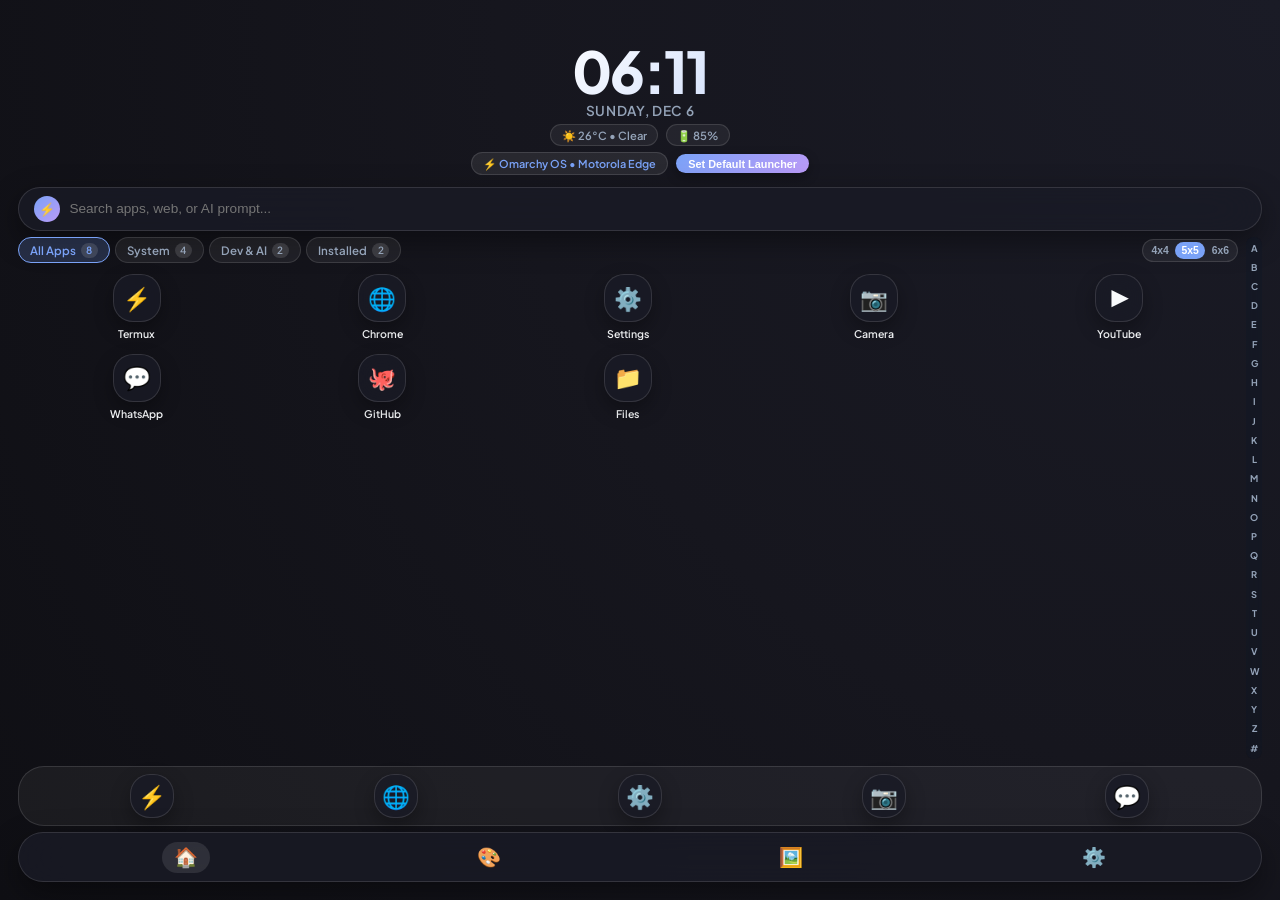
==== commit 0176d1e4: "feat: Omarchy Launcher v1.6.0 (Favorite Apps Hotseat Dock, native haptics, Pin/Unpin modal trigger)" ====
--- a/web/index.html
+++ b/web/index.html
@@ -72,10 +72,15 @@
 
   </div>
 
-  <!-- Bottom Glass Dock -->
+  <!-- Favorite Apps Hotseat Pinned Shelf -->
+  <div class="hotseat-dock" id="hotseat-container">
+    <!-- Rendered dynamically by app.js -->
+  </div>
+
+  <!-- Bottom Glass Navigation Dock -->
   <div class="bottom-bar">
     <button class="bar-btn active" title="Home" onclick="scrollToTop()">🏠</button>
-    <button class="bar-btn" title="Themes & Icon Shapes" onclick="openThemeModal()">🎨</button>
+    <button class="bar-btn" title="Themes & Customizer" onclick="openThemeModal()">🎨</button>
     <button class="bar-btn" title="Wallpaper" onclick="openWallpaper()">🖼️</button>
     <button class="bar-btn" title="Settings" onclick="openSystemSettings()">⚙️</button>
   </div>
@@ -84,11 +89,11 @@
   <div class="modal-overlay" id="theme-modal">
     <div class="modal-card">
       <div class="modal-header">
-        <h3>🎨 Themes & Icon Customizer</h3>
+        <h3>🎨 Themes & Customization</h3>
         <button class="close-btn" onclick="closeThemeModal()">✕</button>
       </div>
       
-      <!-- Icon Shape Selector (Lawnchair / Smart Launcher Feature) -->
+      <!-- Icon Shape Selector -->
       <div class="section-label">Icon Mask Shapes</div>
       <div class="shape-selector-row">
         <button class="shape-btn active" data-shape="squircle" onclick="setIconShape('squircle')">Squircle</button>
@@ -116,6 +121,7 @@
         <p id="app-modal-pkg" class="app-modal-pkg-name"></p>
         <div class="modal-actions">
           <button class="modal-action-btn primary" id="btn-launch-modal">🚀 Launch App</button>
+          <button class="modal-action-btn secondary" id="btn-pin-hotseat">📌 Pin / Unpin Dock</button>
           <button class="modal-action-btn secondary" id="btn-info-modal">ℹ️ Settings</button>
           <button class="modal-action-btn danger" id="btn-uninstall-modal">🗑️ Uninstall</button>
         </div>
--- a/web/styles.css
+++ b/web/styles.css
@@ -102,11 +102,11 @@
 /* Header Clock & At-a-Glance Widget */
 .clock-widget {
   text-align: center;
-  margin-top: 0.2rem;
+  margin-top: 0.1rem;
 }
 
 .time-display {
-  font-size: 3.8rem;
+  font-size: 3.6rem;
   font-weight: 800;
   letter-spacing: -0.04em;
   background: linear-gradient(135deg, #ffffff 40%, var(--accent-primary));
@@ -116,10 +116,10 @@
 }
 
 .date-display {
-  font-size: 0.88rem;
-  color: var(--text-muted);
-  font-weight: 600;
-  margin-top: 0.25rem;
+  font-size: 0.85rem;
+  color: var(--text-muted);
+  font-weight: 600;
+  margin-top: 0.2rem;
   letter-spacing: 0.05em;
   text-transform: uppercase;
 }
@@ -129,7 +129,7 @@
   align-items: center;
   justify-content: center;
   gap: 0.5rem;
-  margin-top: 0.35rem;
+  margin-top: 0.3rem;
 }
 
 .weather-pill, .battery-pill {
@@ -137,7 +137,7 @@
   border: 1px solid var(--border-glass);
   padding: 0.15rem 0.65rem;
   border-radius: 50px;
-  font-size: 0.72rem;
+  font-size: 0.7rem;
   font-weight: 600;
   color: var(--text-muted);
 }
@@ -147,7 +147,7 @@
   align-items: center;
   justify-content: center;
   gap: 0.5rem;
-  margin-top: 0.45rem;
+  margin-top: 0.4rem;
   flex-wrap: wrap;
 }
 
@@ -156,7 +156,7 @@
   border: 1px solid var(--border-glass);
   padding: 0.2rem 0.7rem;
   border-radius: 50px;
-  font-size: 0.7rem;
+  font-size: 0.68rem;
   font-weight: 600;
   color: var(--accent-primary);
 }
@@ -167,7 +167,7 @@
   color: #fff;
   padding: 0.2rem 0.75rem;
   border-radius: 50px;
-  font-size: 0.7rem;
+  font-size: 0.68rem;
   font-weight: 700;
   cursor: pointer;
   box-shadow: 0 4px 12px rgba(0, 0, 0, 0.3);
@@ -180,24 +180,24 @@
   -webkit-backdrop-filter: blur(24px);
   border: 1px solid var(--border-glass);
   border-radius: 50px;
-  padding: 0.55rem 1rem;
-  display: flex;
-  align-items: center;
-  gap: 0.65rem;
+  padding: 0.5rem 0.95rem;
+  display: flex;
+  align-items: center;
+  gap: 0.6rem;
   box-shadow: 0 10px 30px rgba(0, 0, 0, 0.4);
-  margin: 0.85rem 0 0.5rem;
+  margin: 0.75rem 0 0.4rem;
 }
 
 .ai-icon {
   background: linear-gradient(135deg, var(--accent-primary), var(--accent-secondary));
-  width: 28px;
-  height: 28px;
+  width: 26px;
+  height: 26px;
   border-radius: 50%;
   display: flex;
   align-items: center;
   justify-content: center;
   font-weight: bold;
-  font-size: 0.85rem;
+  font-size: 0.8rem;
   flex-shrink: 0;
 }
 
@@ -205,7 +205,7 @@
   background: transparent;
   border: none;
   color: #fff;
-  font-size: 0.88rem;
+  font-size: 0.85rem;
   font-weight: 500;
   width: 100%;
 }
@@ -218,7 +218,7 @@
   background: transparent;
   border: none;
   color: var(--text-muted);
-  font-size: 0.95rem;
+  font-size: 0.9rem;
   cursor: pointer;
   padding: 0 0.2rem;
 }
@@ -226,7 +226,7 @@
 .search-actions-row {
   display: flex;
   gap: 0.5rem;
-  margin-bottom: 0.6rem;
+  margin-bottom: 0.5rem;
   justify-content: center;
 }
 
@@ -234,9 +234,9 @@
   background: rgba(255, 255, 255, 0.08);
   border: 1px solid var(--border-glass);
   color: var(--accent-primary);
-  padding: 0.3rem 0.8rem;
-  border-radius: 50px;
-  font-size: 0.72rem;
+  padding: 0.25rem 0.75rem;
+  border-radius: 50px;
+  font-size: 0.7rem;
   font-weight: 600;
   cursor: pointer;
 }
@@ -261,7 +261,7 @@
   display: none;
 }
 
-/* Niagara Style Vertical Fast-Scroller */
+/* Vertical Fast-Scroller */
 .fast-scroll-indexer {
   position: absolute;
   right: 0;
@@ -271,16 +271,16 @@
   flex-direction: column;
   justify-content: space-between;
   align-items: center;
-  padding: 0.5rem 0.15rem;
+  padding: 0.4rem 0.1rem;
   z-index: 10;
   background: rgba(15, 23, 42, 0.3);
   backdrop-filter: blur(8px);
   border-radius: 20px;
-  width: 18px;
+  width: 16px;
 }
 
 .fast-letter {
-  font-size: 0.6rem;
+  font-size: 0.58rem;
   font-weight: 700;
   color: var(--text-muted);
   cursor: pointer;
@@ -290,21 +290,21 @@
 
 .fast-letter:active, .fast-letter.active {
   color: var(--accent-primary);
-  font-size: 0.85rem;
-}
-
-/* Control Pills & Grid Density */
+  font-size: 0.8rem;
+}
+
+/* Controls & Grid Density */
 .controls-row {
   display: flex;
   justify-content: space-between;
   align-items: center;
   gap: 0.5rem;
-  margin-bottom: 0.6rem;
+  margin-bottom: 0.5rem;
 }
 
 .category-pills {
   display: flex;
-  gap: 0.35rem;
+  gap: 0.3rem;
   overflow-x: auto;
   scrollbar-width: none;
   flex: 1;
@@ -318,9 +318,9 @@
   background: rgba(255, 255, 255, 0.06);
   border: 1px solid var(--border-glass);
   color: var(--text-muted);
-  padding: 0.3rem 0.75rem;
-  border-radius: 50px;
-  font-size: 0.75rem;
+  padding: 0.28rem 0.7rem;
+  border-radius: 50px;
+  font-size: 0.72rem;
   font-weight: 600;
   white-space: nowrap;
   cursor: pointer;
@@ -340,7 +340,7 @@
   background: rgba(255, 255, 255, 0.12);
   padding: 0.1rem 0.35rem;
   border-radius: 10px;
-  font-size: 0.65rem;
+  font-size: 0.62rem;
 }
 
 .grid-density-picker {
@@ -355,9 +355,9 @@
   background: transparent;
   border: none;
   color: var(--text-muted);
-  padding: 0.2rem 0.45rem;
-  border-radius: 50px;
-  font-size: 0.68rem;
+  padding: 0.18rem 0.4rem;
+  border-radius: 50px;
+  font-size: 0.65rem;
   font-weight: 700;
   cursor: pointer;
 }
@@ -370,8 +370,8 @@
 /* App Grid */
 .app-grid {
   display: grid;
-  gap: 1rem 0.5rem;
-  padding: 0.2rem 0 1.5rem;
+  gap: 0.85rem 0.45rem;
+  padding: 0.2rem 0 1rem;
   transition: all 0.3s ease;
 }
 
@@ -383,14 +383,14 @@
   display: flex;
   flex-direction: column;
   align-items: center;
-  gap: 0.35rem;
+  gap: 0.3rem;
   cursor: pointer;
   transition: transform 0.2s ease, opacity 0.2s ease;
   animation: fadeIn 0.25s ease;
 }
 
 @keyframes fadeIn {
-  from { opacity: 0; transform: translateY(8px); }
+  from { opacity: 0; transform: translateY(6px); }
   to { opacity: 1; transform: translateY(0); }
 }
 
@@ -399,8 +399,8 @@
 }
 
 .app-icon {
-  width: 50px;
-  height: 50px;
+  width: 48px;
+  height: 48px;
   background: var(--bg-glass);
   backdrop-filter: blur(16px);
   -webkit-backdrop-filter: blur(16px);
@@ -408,23 +408,23 @@
   display: flex;
   align-items: center;
   justify-content: center;
-  font-size: 1.45rem;
+  font-size: 1.4rem;
   box-shadow: 0 8px 20px rgba(0, 0, 0, 0.3);
   overflow: hidden;
   transition: border-radius 0.3s ease;
 }
 
 .grid-cols-6 .app-icon {
-  width: 42px;
-  height: 42px;
+  width: 40px;
+  height: 40px;
 }
 
 .app-label {
-  font-size: 0.68rem;
+  font-size: 0.66rem;
   color: var(--text-main);
   font-weight: 600;
   text-align: center;
-  max-width: 66px;
+  max-width: 64px;
   white-space: nowrap;
   overflow: hidden;
   text-overflow: ellipsis;
@@ -434,8 +434,37 @@
   grid-column: 1 / -1;
   text-align: center;
   color: var(--text-muted);
-  font-size: 0.88rem;
-  padding: 2rem 0;
+  font-size: 0.85rem;
+  padding: 1.5rem 0;
+}
+
+/* Favorite Apps Hotseat Dock */
+.hotseat-dock {
+  display: flex;
+  justify-content: space-around;
+  align-items: center;
+  background: rgba(255, 255, 255, 0.05);
+  border: 1px solid var(--border-glass);
+  border-radius: 26px;
+  padding: 0.45rem 0.75rem;
+  margin-top: 0.4rem;
+}
+
+.hotseat-item {
+  display: flex;
+  flex-direction: column;
+  align-items: center;
+  cursor: pointer;
+  transition: transform 0.2s ease;
+}
+
+.hotseat-item:active {
+  transform: scale(0.88);
+}
+
+.hotseat-item .app-icon {
+  width: 44px;
+  height: 44px;
 }
 
 /* Bottom Action Dock */
@@ -448,8 +477,8 @@
   -webkit-backdrop-filter: blur(24px);
   border: 1px solid var(--border-glass);
   border-radius: 30px;
-  padding: 0.6rem 1rem;
-  margin-top: 0.4rem;
+  padding: 0.55rem 1rem;
+  margin-top: 0.35rem;
   box-shadow: 0 12px 32px rgba(0, 0, 0, 0.4);
 }
 
@@ -538,18 +567,18 @@
 }
 
 .section-label {
-  font-size: 0.75rem;
+  font-size: 0.72rem;
   font-weight: 700;
   color: var(--accent-primary);
   text-transform: uppercase;
   letter-spacing: 0.05em;
-  margin: 0.8rem 0 0.4rem;
+  margin: 0.75rem 0 0.35rem;
 }
 
 .shape-selector-row {
   display: flex;
   gap: 0.4rem;
-  margin-bottom: 0.5rem;
+  margin-bottom: 0.4rem;
 }
 
 .shape-btn {
@@ -557,9 +586,9 @@
   background: rgba(255, 255, 255, 0.05);
   border: 1px solid var(--border-glass);
   color: var(--text-muted);
-  padding: 0.4rem 0.2rem;
+  padding: 0.35rem 0.2rem;
   border-radius: 12px;
-  font-size: 0.7rem;
+  font-size: 0.68rem;
   font-weight: 600;
   cursor: pointer;
 }
@@ -573,7 +602,7 @@
 .theme-grid {
   display: grid;
   grid-template-columns: repeat(2, 1fr);
-  gap: 0.6rem;
+  gap: 0.55rem;
   overflow-y: auto;
   padding-right: 4px;
 }
@@ -582,10 +611,10 @@
   background: rgba(255, 255, 255, 0.05);
   border: 1px solid var(--border-glass);
   border-radius: 14px;
-  padding: 0.65rem;
-  display: flex;
-  align-items: center;
-  gap: 0.65rem;
+  padding: 0.6rem;
+  display: flex;
+  align-items: center;
+  gap: 0.6rem;
   cursor: pointer;
   transition: background 0.2s ease;
 }
@@ -595,13 +624,13 @@
 }
 
 .theme-dot {
-  width: 18px;
-  height: 18px;
+  width: 16px;
+  height: 16px;
   border-radius: 50%;
 }
 
 .theme-name {
-  font-size: 0.78rem;
+  font-size: 0.75rem;
   font-weight: 600;
 }
 
@@ -610,24 +639,24 @@
   display: flex;
   flex-direction: column;
   align-items: center;
-  gap: 0.85rem;
-  padding: 0.5rem 0;
+  gap: 0.8rem;
+  padding: 0.4rem 0;
 }
 
 .app-modal-icon-container {
-  width: 68px;
-  height: 68px;
-  border-radius: 22px;
+  width: 64px;
+  height: 64px;
+  border-radius: 20px;
   background: rgba(255, 255, 255, 0.08);
   display: flex;
   align-items: center;
   justify-content: center;
-  font-size: 2.2rem;
+  font-size: 2rem;
   overflow: hidden;
 }
 
 .app-modal-pkg-name {
-  font-size: 0.78rem;
+  font-size: 0.75rem;
   color: var(--text-muted);
   font-family: 'JetBrains Mono', monospace;
   word-break: break-all;
@@ -637,18 +666,18 @@
 .modal-actions {
   display: flex;
   flex-direction: column;
-  gap: 0.5rem;
+  gap: 0.45rem;
   width: 100%;
-  margin-top: 0.5rem;
+  margin-top: 0.4rem;
 }
 
 .modal-action-btn {
   width: 100%;
-  padding: 0.65rem;
+  padding: 0.6rem;
   border-radius: 50px;
   border: none;
   font-weight: 700;
-  font-size: 0.8rem;
+  font-size: 0.78rem;
   cursor: pointer;
 }
 
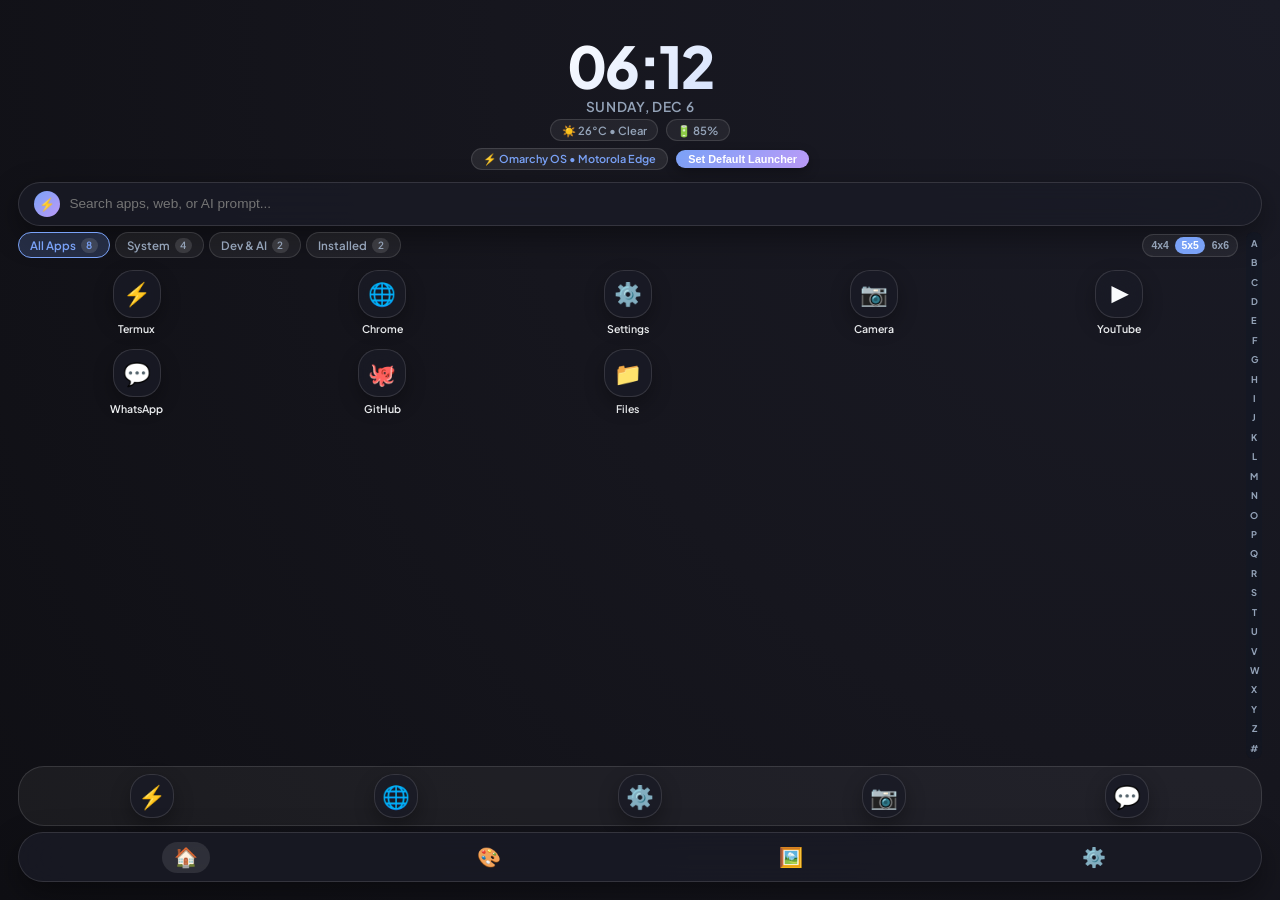
==== commit 55a9f426: "feat: Omarchy Multi-OS Launcher v2.0.0 (Windows 11 Launcher & macOS Launcher modes)" ====
--- a/web/index.html
+++ b/web/index.html
@@ -3,13 +3,29 @@
 <head>
   <meta charset="UTF-8">
   <meta name="viewport" content="width=device-width, initial-scale=1.0, maximum-scale=1.0, user-scalable=no">
-  <title>Omarchy Android Launcher</title>
+  <title>Omarchy Multi-OS Android Launcher</title>
   <link rel="stylesheet" href="styles.css">
 </head>
-<body class="shape-squircle theme-tokyonight">
+<body class="shape-squircle mode-omarchy theme-tokyonight">
 
-  <!-- Top At-a-Glance Clock & Weather Header -->
-  <div class="clock-widget">
+  <!-- macOS Top Menu Bar (Active in mode-macos) -->
+  <div class="macos-menu-bar" id="macos-bar" style="display:none;">
+    <div class="macos-left">
+      <span class="apple-logo" onclick="openThemeModal()"></span>
+      <span class="app-title">Finder</span>
+      <span class="menu-item">File</span>
+      <span class="menu-item">Edit</span>
+      <span class="menu-item">View</span>
+    </div>
+    <div class="macos-right">
+      <span class="status-item" id="macos-battery">🔋 85%</span>
+      <span class="status-item" id="macos-wifi">📶</span>
+      <span class="status-item" id="macos-clock">12:00</span>
+    </div>
+  </div>
+
+  <!-- Top At-a-Glance Clock & Weather Header (Omarchy & Win11 Mode) -->
+  <div class="clock-widget" id="header-clock">
     <div class="time-display" id="time-val">12:00</div>
     <div class="date-display" id="date-val">Loading...</div>
     <div class="at-a-glance-bar">
@@ -24,12 +40,12 @@
 
   <!-- AI Command & App Search Bar -->
   <div class="ai-bar-card">
-    <div class="ai-icon">⚡</div>
+    <div class="ai-icon" id="search-mode-icon">⚡</div>
     <input type="text" class="ai-input" id="ai-prompt-input" placeholder="Search apps, web, or AI prompt..." autocomplete="off">
     <button class="clear-btn" id="search-clear" style="display:none;" onclick="clearSearch()">✕</button>
   </div>
 
-  <!-- Quick Action Search Shortcuts Container (Dynamic Web / Play Store search) -->
+  <!-- Quick Action Search Shortcuts Container -->
   <div class="search-actions-row" id="search-shortcuts" style="display:none;">
     <button class="search-action-chip" id="btn-web-search">🔍 Search Web</button>
     <button class="search-action-chip" id="btn-store-search">🛍️ Play Store</button>
@@ -77,20 +93,47 @@
     <!-- Rendered dynamically by app.js -->
   </div>
 
-  <!-- Bottom Glass Navigation Dock -->
-  <div class="bottom-bar">
-    <button class="bar-btn active" title="Home" onclick="scrollToTop()">🏠</button>
+  <!-- Bottom Navigation Dock / Windows 11 Taskbar -->
+  <div class="bottom-bar" id="bottom-dock">
+    <button class="bar-btn active" id="dock-btn-home" title="Home" onclick="scrollToTop()">🏠</button>
+    <button class="bar-btn" id="dock-btn-win11" title="Windows 11 Start Menu" onclick="toggleWin11StartMenu()" style="display:none;">🪟</button>
     <button class="bar-btn" title="Themes & Customizer" onclick="openThemeModal()">🎨</button>
     <button class="bar-btn" title="Wallpaper" onclick="openWallpaper()">🖼️</button>
     <button class="bar-btn" title="Settings" onclick="openSystemSettings()">⚙️</button>
   </div>
 
-  <!-- Customization & Theme Selector Modal -->
+  <!-- Windows 11 Start Menu Modal Overlay -->
+  <div class="modal-overlay" id="win11-modal">
+    <div class="win11-start-card">
+      <div class="win11-search-box">
+        <span>🔍</span>
+        <input type="text" placeholder="Type here to search apps..." oninput="filterWin11Apps(this.value)">
+      </div>
+      <div class="win11-section-title">Pinned Apps</div>
+      <div class="win11-app-grid" id="win11-app-grid">
+        <!-- Rendered by app.js -->
+      </div>
+      <div class="win11-footer">
+        <div class="win11-user">👤 Omarchy User</div>
+        <button class="win11-power-btn" onclick="closeWin11StartMenu()">⏻</button>
+      </div>
+    </div>
+  </div>
+
+  <!-- Customization & OS Experience Selector Modal -->
   <div class="modal-overlay" id="theme-modal">
     <div class="modal-card">
       <div class="modal-header">
-        <h3>🎨 Themes & Customization</h3>
+        <h3>🎨 Launcher OS & Theme Engine</h3>
         <button class="close-btn" onclick="closeThemeModal()">✕</button>
+      </div>
+
+      <!-- OS Experience Launcher Switcher -->
+      <div class="section-label">Launcher Experience Mode</div>
+      <div class="os-mode-row">
+        <button class="os-btn active" data-os="omarchy" onclick="setOSMode('omarchy')">⚡ Omarchy</button>
+        <button class="os-btn" data-os="win11" onclick="setOSMode('win11')">🪟 Windows 11</button>
+        <button class="os-btn" data-os="macos" onclick="setOSMode('macos')"> macOS</button>
       </div>
       
       <!-- Icon Shape Selector -->
@@ -102,7 +145,7 @@
         <button class="shape-btn" data-shape="teardrop" onclick="setIconShape('teardrop')">Teardrop</button>
       </div>
 
-      <div class="section-label">Cyberpunk & Minimal Palettes</div>
+      <div class="section-label">Palettes & Cyberpunk Themes</div>
       <div class="theme-grid" id="theme-grid-container">
         <!-- Rendered by app.js -->
       </div>
--- a/web/styles.css
+++ b/web/styles.css
@@ -1,5 +1,5 @@
-/* Omarchy Android Launcher - Premium Glassmorphic Mobile Design System */
-@import url('https://fonts.googleapis.com/css2?family=Plus+Jakarta+Sans:wght@400;500;600;700;800&family=JetBrains+Mono:wght@500;700&display=swap');
+/* Omarchy Android Launcher - Multi-OS Glassmorphic Mobile Design System */
+@import url('https://fonts.googleapis.com/css2?family=Plus+Jakarta+Sans:wght@400;500;600;700;800&family=JetBrains+Mono:wght@500;700&family=Segoe+UI:wght@400;600;700&display=swap');
 
 :root {
   --bg-primary: radial-gradient(circle at top right, #1e1b4b, #0f172a, #090d16);
@@ -68,6 +68,22 @@
   --border-glass: rgba(255, 255, 255, 0.2);
   --accent-primary: #38bdf8;
   --accent-secondary: #818cf8;
+}
+
+/* OS Experience Styles */
+body.mode-win11 {
+  --bg-primary: radial-gradient(circle at top center, #1f293d, #0f172a, #0b0f19);
+  --accent-primary: #0078d4;
+  --accent-secondary: #2b88d8;
+  --radius-card: 16px;
+  font-family: 'Segoe UI', 'Plus Jakarta Sans', sans-serif;
+}
+
+body.mode-macos {
+  --bg-primary: radial-gradient(circle at bottom center, #2e1065, #0f172a, #030712);
+  --accent-primary: #38bdf8;
+  --accent-secondary: #a855f7;
+  --radius-app: 18px;
 }
 
 /* Icon Mask Shapes */
@@ -95,11 +111,49 @@
   display: flex;
   flex-direction: column;
   justify-content: space-between;
-  padding: 2.5rem 1.1rem 1.1rem;
+  padding: 2.2rem 1.1rem 1.1rem;
   transition: background 0.4s ease;
 }
 
-/* Header Clock & At-a-Glance Widget */
+/* macOS Top Menu Bar */
+.macos-menu-bar {
+  position: fixed;
+  top: 0;
+  left: 0;
+  width: 100vw;
+  height: 28px;
+  background: rgba(15, 23, 42, 0.65);
+  backdrop-filter: blur(20px);
+  -webkit-backdrop-filter: blur(20px);
+  border-bottom: 1px solid var(--border-glass);
+  display: flex;
+  justify-content: space-between;
+  align-items: center;
+  padding: 0 1rem;
+  font-size: 0.75rem;
+  z-index: 50;
+}
+
+.macos-left, .macos-right {
+  display: flex;
+  align-items: center;
+  gap: 0.85rem;
+}
+
+.apple-logo {
+  font-size: 0.95rem;
+  cursor: pointer;
+}
+
+.app-title {
+  font-weight: 700;
+}
+
+.menu-item {
+  color: var(--text-muted);
+}
+
+/* Header Clock Widget */
 .clock-widget {
   text-align: center;
   margin-top: 0.1rem;
@@ -496,6 +550,74 @@
 .bar-btn.active, .bar-btn:active {
   color: var(--accent-primary);
   background: rgba(255, 255, 255, 0.1);
+}
+
+/* Windows 11 Start Menu Modal Card */
+.win11-start-card {
+  background: rgba(24, 32, 47, 0.95);
+  border: 1px solid rgba(255, 255, 255, 0.15);
+  backdrop-filter: blur(30px);
+  -webkit-backdrop-filter: blur(30px);
+  border-radius: 18px;
+  width: 100%;
+  max-width: 380px;
+  padding: 1.25rem;
+  box-shadow: 0 24px 48px rgba(0, 0, 0, 0.7);
+  display: flex;
+  flex-direction: column;
+  gap: 0.85rem;
+}
+
+.win11-search-box {
+  background: rgba(255, 255, 255, 0.08);
+  border: 1px solid var(--border-glass);
+  border-radius: 8px;
+  padding: 0.5rem 0.75rem;
+  display: flex;
+  align-items: center;
+  gap: 0.5rem;
+}
+
+.win11-search-box input {
+  background: transparent;
+  border: none;
+  color: #fff;
+  width: 100%;
+  font-size: 0.85rem;
+}
+
+.win11-search-box input:focus { outline: none; }
+
+.win11-section-title {
+  font-size: 0.75rem;
+  font-weight: 700;
+  color: var(--text-muted);
+}
+
+.win11-app-grid {
+  display: grid;
+  grid-template-columns: repeat(4, 1fr);
+  gap: 0.85rem 0.5rem;
+  max-height: 250px;
+  overflow-y: auto;
+}
+
+.win11-footer {
+  display: flex;
+  justify-content: space-between;
+  align-items: center;
+  border-top: 1px solid var(--border-glass);
+  padding-top: 0.75rem;
+  font-size: 0.8rem;
+  font-weight: 600;
+}
+
+.win11-power-btn {
+  background: transparent;
+  border: none;
+  color: #ff4757;
+  font-size: 1.1rem;
+  cursor: pointer;
 }
 
 /* Modal Overlay & Card */
@@ -575,25 +697,25 @@
   margin: 0.75rem 0 0.35rem;
 }
 
-.shape-selector-row {
+.os-mode-row, .shape-selector-row {
   display: flex;
   gap: 0.4rem;
   margin-bottom: 0.4rem;
 }
 
-.shape-btn {
+.os-btn, .shape-btn {
   flex: 1;
   background: rgba(255, 255, 255, 0.05);
   border: 1px solid var(--border-glass);
   color: var(--text-muted);
-  padding: 0.35rem 0.2rem;
+  padding: 0.4rem 0.2rem;
   border-radius: 12px;
-  font-size: 0.68rem;
+  font-size: 0.7rem;
   font-weight: 600;
   cursor: pointer;
 }
 
-.shape-btn.active {
+.os-btn.active, .shape-btn.active {
   background: var(--accent-primary);
   color: #fff;
   border-color: var(--accent-primary);
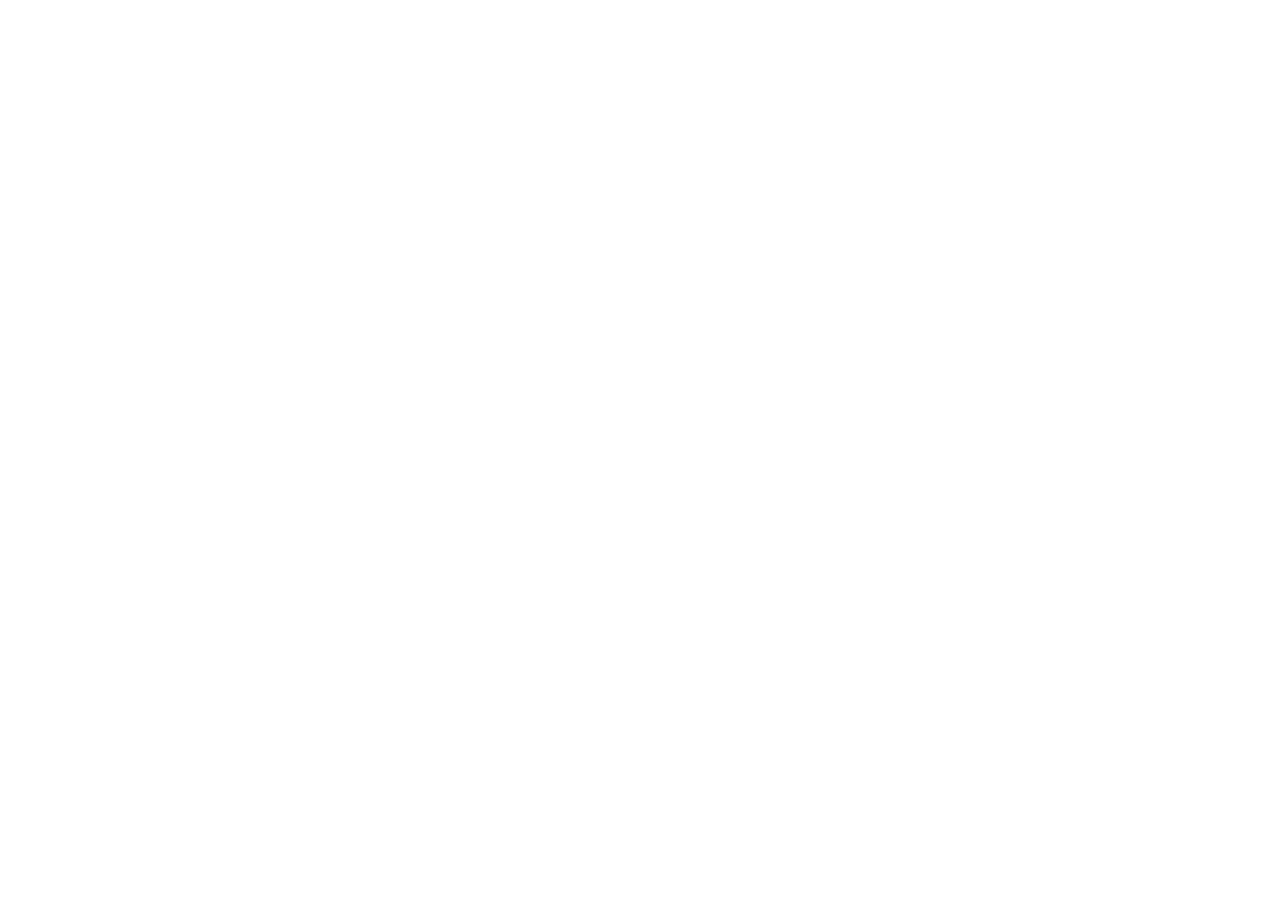
==== commit 6b4f1992: "feat: complete pure Flutter 3.47 conversion with 3-in-1 multi-OS design" ====
--- a/web/index.html
+++ b/web/index.html
@@ -1,177 +1,46 @@
 <!DOCTYPE html>
-<html lang="en">
+<html>
 <head>
+  <!--
+    If you are serving your web app in a path other than the root, change the
+    href value below to reflect the base path you are serving from.
+
+    The path provided below has to start and end with a slash "/" in order for
+    it to work correctly.
+
+    For more details:
+    * https://developer.mozilla.org/en-US/docs/Web/HTML/Element/base
+
+    This is a placeholder for base href that will be replaced by the value of
+    the `--base-href` argument provided to `flutter build`.
+  -->
+  <base href="$FLUTTER_BASE_HREF">
+
   <meta charset="UTF-8">
-  <meta name="viewport" content="width=device-width, initial-scale=1.0, maximum-scale=1.0, user-scalable=no">
-  <title>Omarchy Multi-OS Android Launcher</title>
-  <link rel="stylesheet" href="styles.css">
+  <meta content="IE=Edge" http-equiv="X-UA-Compatible">
+  <meta name="description" content="A new Flutter project.">
+
+  <!-- iOS meta tags & icons -->
+  <meta name="mobile-web-app-capable" content="yes">
+  <meta name="apple-mobile-web-app-status-bar-style" content="black">
+  <meta name="apple-mobile-web-app-title" content="omarchy_launcher">
+  <link rel="apple-touch-icon" href="icons/Icon-192.png">
+
+  <!-- Favicon -->
+  <link rel="icon" type="image/png" href="favicon.png"/>
+
+  <title>omarchy_launcher</title>
+  <link rel="manifest" href="manifest.json">
 </head>
-<body class="shape-squircle mode-omarchy theme-tokyonight">
+<body>
+  <!--
+    You can customize the "flutter_bootstrap.js" script.
+    This is useful to provide a custom configuration to the Flutter loader
+    or to give the user feedback during the initialization process.
 
-  <!-- macOS Top Menu Bar (Active in mode-macos) -->
-  <div class="macos-menu-bar" id="macos-bar" style="display:none;">
-    <div class="macos-left">
-      <span class="apple-logo" onclick="openThemeModal()"></span>
-      <span class="app-title">Finder</span>
-      <span class="menu-item">File</span>
-      <span class="menu-item">Edit</span>
-      <span class="menu-item">View</span>
-    </div>
-    <div class="macos-right">
-      <span class="status-item" id="macos-battery">🔋 85%</span>
-      <span class="status-item" id="macos-wifi">📶</span>
-      <span class="status-item" id="macos-clock">12:00</span>
-    </div>
-  </div>
-
-  <!-- Top At-a-Glance Clock & Weather Header (Omarchy & Win11 Mode) -->
-  <div class="clock-widget" id="header-clock">
-    <div class="time-display" id="time-val">12:00</div>
-    <div class="date-display" id="date-val">Loading...</div>
-    <div class="at-a-glance-bar">
-      <span class="weather-pill" id="weather-val">☀️ 26°C • Clear</span>
-      <span class="battery-pill" id="battery-val">🔋 85%</span>
-    </div>
-    <div class="badge-row">
-      <div class="device-badge-pill" id="device-badge">⚡ Omarchy OS • Android</div>
-      <button class="set-default-btn" onclick="setDefaultHomeLauncher()">Set Default Launcher</button>
-    </div>
-  </div>
-
-  <!-- AI Command & App Search Bar -->
-  <div class="ai-bar-card">
-    <div class="ai-icon" id="search-mode-icon">⚡</div>
-    <input type="text" class="ai-input" id="ai-prompt-input" placeholder="Search apps, web, or AI prompt..." autocomplete="off">
-    <button class="clear-btn" id="search-clear" style="display:none;" onclick="clearSearch()">✕</button>
-  </div>
-
-  <!-- Quick Action Search Shortcuts Container -->
-  <div class="search-actions-row" id="search-shortcuts" style="display:none;">
-    <button class="search-action-chip" id="btn-web-search">🔍 Search Web</button>
-    <button class="search-action-chip" id="btn-store-search">🛍️ Play Store</button>
-  </div>
-
-  <!-- Main Launcher Layout Container with Alphabet Fast Scroller -->
-  <div class="launcher-layout-wrapper">
-
-    <!-- Scrollable App Grid Container -->
-    <div class="main-content-area" id="main-scroll-area">
-      
-      <!-- Category & Grid Density Bar -->
-      <div class="controls-row">
-        <div class="category-pills">
-          <div class="pill active" data-category="All">All Apps <span class="badge" id="count-all">0</span></div>
-          <div class="pill" data-category="System">System <span class="badge" id="count-system">0</span></div>
-          <div class="pill" data-category="Dev & AI">Dev & AI <span class="badge" id="count-dev">0</span></div>
-          <div class="pill" data-category="User">Installed <span class="badge" id="count-user">0</span></div>
-        </div>
-
-        <!-- Grid Density Selector -->
-        <div class="grid-density-picker">
-          <button class="density-btn" data-cols="4" onclick="setGridDensity(4)">4x4</button>
-          <button class="density-btn active" data-cols="5" onclick="setGridDensity(5)">5x5</button>
-          <button class="density-btn" data-cols="6" onclick="setGridDensity(6)">6x6</button>
-        </div>
-      </div>
-
-      <!-- App Grid -->
-      <div class="app-grid grid-cols-5" id="app-grid-container">
-        <div class="loading-spinner">Scanning installed apps...</div>
-      </div>
-
-    </div>
-
-    <!-- Niagara-Style Vertical Alphabet Fast-Scroller Index -->
-    <div class="fast-scroll-indexer" id="alphabet-indexer">
-      <!-- Populated by app.js: A-Z index -->
-    </div>
-
-  </div>
-
-  <!-- Favorite Apps Hotseat Pinned Shelf -->
-  <div class="hotseat-dock" id="hotseat-container">
-    <!-- Rendered dynamically by app.js -->
-  </div>
-
-  <!-- Bottom Navigation Dock / Windows 11 Taskbar -->
-  <div class="bottom-bar" id="bottom-dock">
-    <button class="bar-btn active" id="dock-btn-home" title="Home" onclick="scrollToTop()">🏠</button>
-    <button class="bar-btn" id="dock-btn-win11" title="Windows 11 Start Menu" onclick="toggleWin11StartMenu()" style="display:none;">🪟</button>
-    <button class="bar-btn" title="Themes & Customizer" onclick="openThemeModal()">🎨</button>
-    <button class="bar-btn" title="Wallpaper" onclick="openWallpaper()">🖼️</button>
-    <button class="bar-btn" title="Settings" onclick="openSystemSettings()">⚙️</button>
-  </div>
-
-  <!-- Windows 11 Start Menu Modal Overlay -->
-  <div class="modal-overlay" id="win11-modal">
-    <div class="win11-start-card">
-      <div class="win11-search-box">
-        <span>🔍</span>
-        <input type="text" placeholder="Type here to search apps..." oninput="filterWin11Apps(this.value)">
-      </div>
-      <div class="win11-section-title">Pinned Apps</div>
-      <div class="win11-app-grid" id="win11-app-grid">
-        <!-- Rendered by app.js -->
-      </div>
-      <div class="win11-footer">
-        <div class="win11-user">👤 Omarchy User</div>
-        <button class="win11-power-btn" onclick="closeWin11StartMenu()">⏻</button>
-      </div>
-    </div>
-  </div>
-
-  <!-- Customization & OS Experience Selector Modal -->
-  <div class="modal-overlay" id="theme-modal">
-    <div class="modal-card">
-      <div class="modal-header">
-        <h3>🎨 Launcher OS & Theme Engine</h3>
-        <button class="close-btn" onclick="closeThemeModal()">✕</button>
-      </div>
-
-      <!-- OS Experience Launcher Switcher -->
-      <div class="section-label">Launcher Experience Mode</div>
-      <div class="os-mode-row">
-        <button class="os-btn active" data-os="omarchy" onclick="setOSMode('omarchy')">⚡ Omarchy</button>
-        <button class="os-btn" data-os="win11" onclick="setOSMode('win11')">🪟 Windows 11</button>
-        <button class="os-btn" data-os="macos" onclick="setOSMode('macos')"> macOS</button>
-      </div>
-      
-      <!-- Icon Shape Selector -->
-      <div class="section-label">Icon Mask Shapes</div>
-      <div class="shape-selector-row">
-        <button class="shape-btn active" data-shape="squircle" onclick="setIconShape('squircle')">Squircle</button>
-        <button class="shape-btn" data-shape="circle" onclick="setIconShape('circle')">Circle</button>
-        <button class="shape-btn" data-shape="rounded" onclick="setIconShape('rounded')">Square</button>
-        <button class="shape-btn" data-shape="teardrop" onclick="setIconShape('teardrop')">Teardrop</button>
-      </div>
-
-      <div class="section-label">Palettes & Cyberpunk Themes</div>
-      <div class="theme-grid" id="theme-grid-container">
-        <!-- Rendered by app.js -->
-      </div>
-    </div>
-  </div>
-
-  <!-- App Info Context Modal -->
-  <div class="modal-overlay" id="app-modal">
-    <div class="modal-card">
-      <div class="modal-header">
-        <h3 id="app-modal-title">App Details</h3>
-        <button class="close-btn" onclick="closeAppModal()">✕</button>
-      </div>
-      <div class="app-modal-content">
-        <div id="app-modal-icon" class="app-modal-icon-container"></div>
-        <p id="app-modal-pkg" class="app-modal-pkg-name"></p>
-        <div class="modal-actions">
-          <button class="modal-action-btn primary" id="btn-launch-modal">🚀 Launch App</button>
-          <button class="modal-action-btn secondary" id="btn-pin-hotseat">📌 Pin / Unpin Dock</button>
-          <button class="modal-action-btn secondary" id="btn-info-modal">ℹ️ Settings</button>
-          <button class="modal-action-btn danger" id="btn-uninstall-modal">🗑️ Uninstall</button>
-        </div>
-      </div>
-    </div>
-  </div>
-
-  <script src="app.js"></script>
+    For more details:
+    * https://docs.flutter.dev/platform-integration/web/initialization
+  -->
+  <script src="flutter_bootstrap.js" async></script>
 </body>
 </html>
